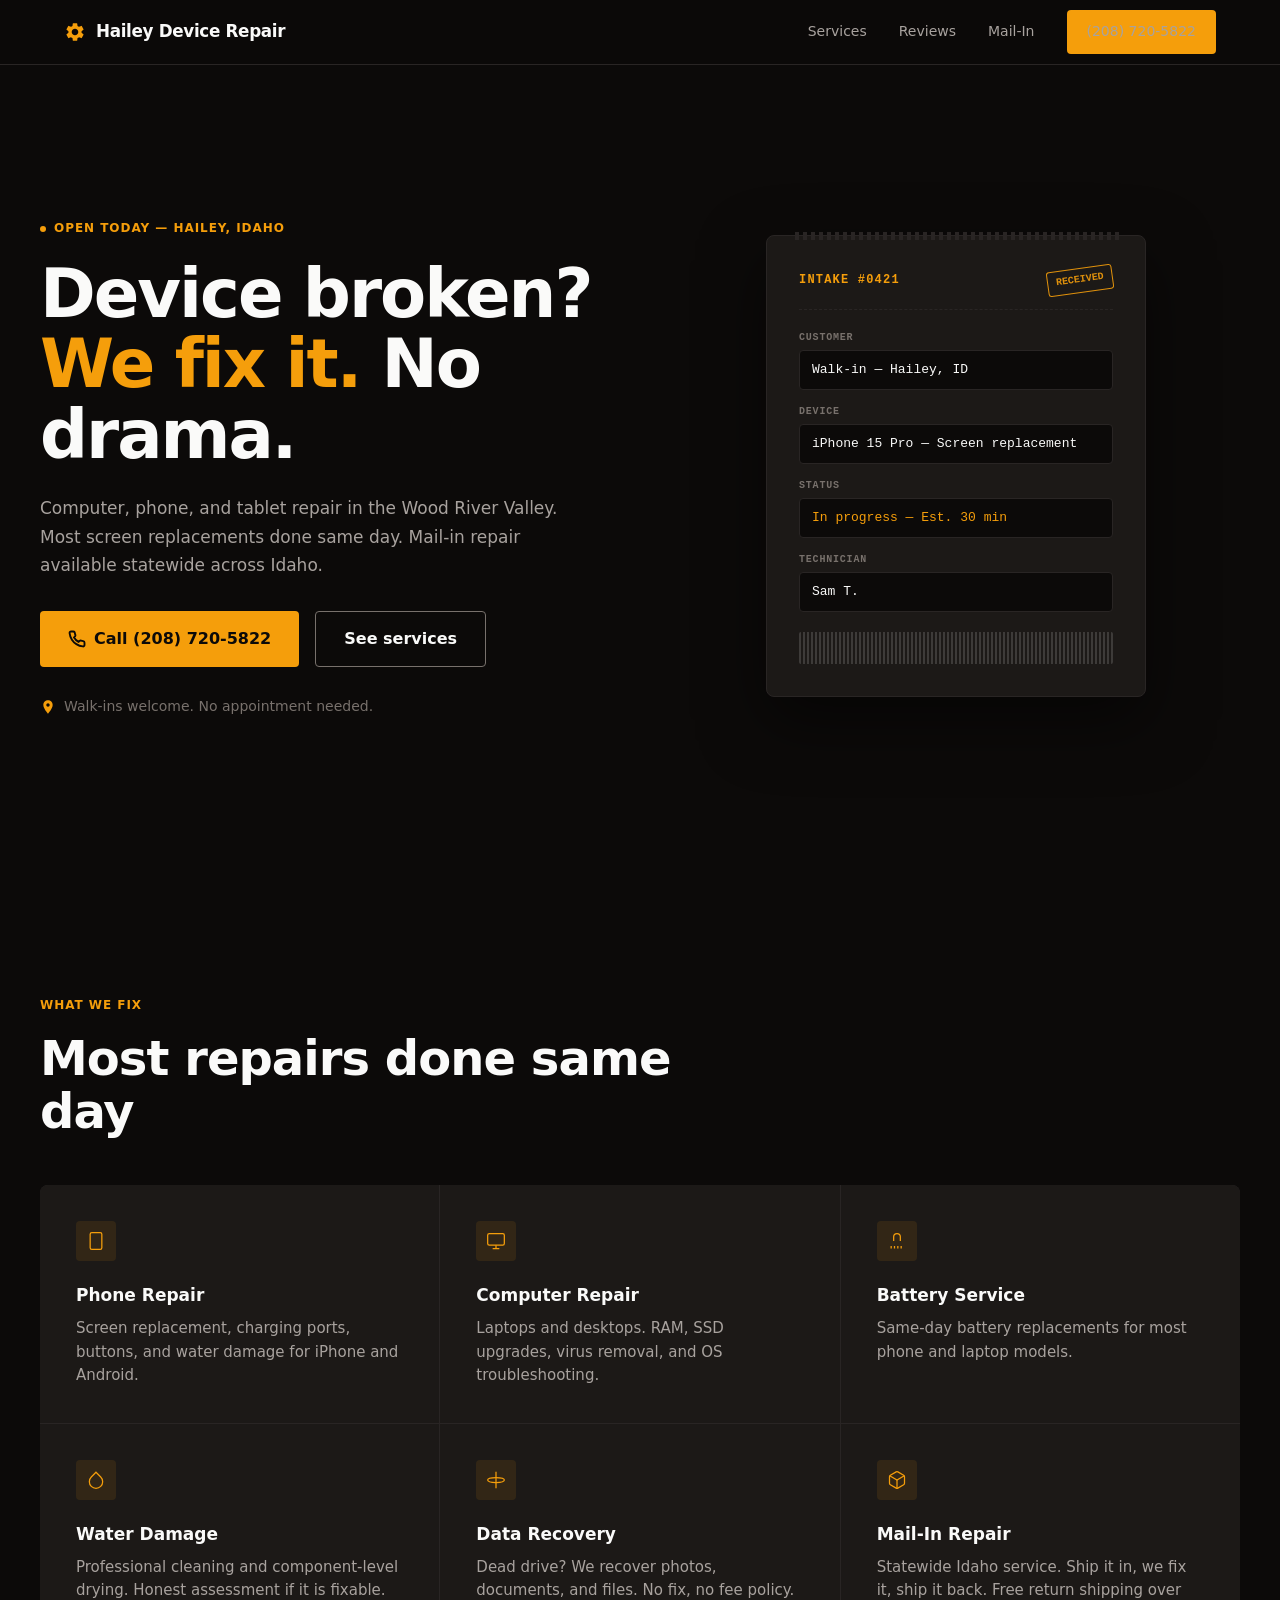
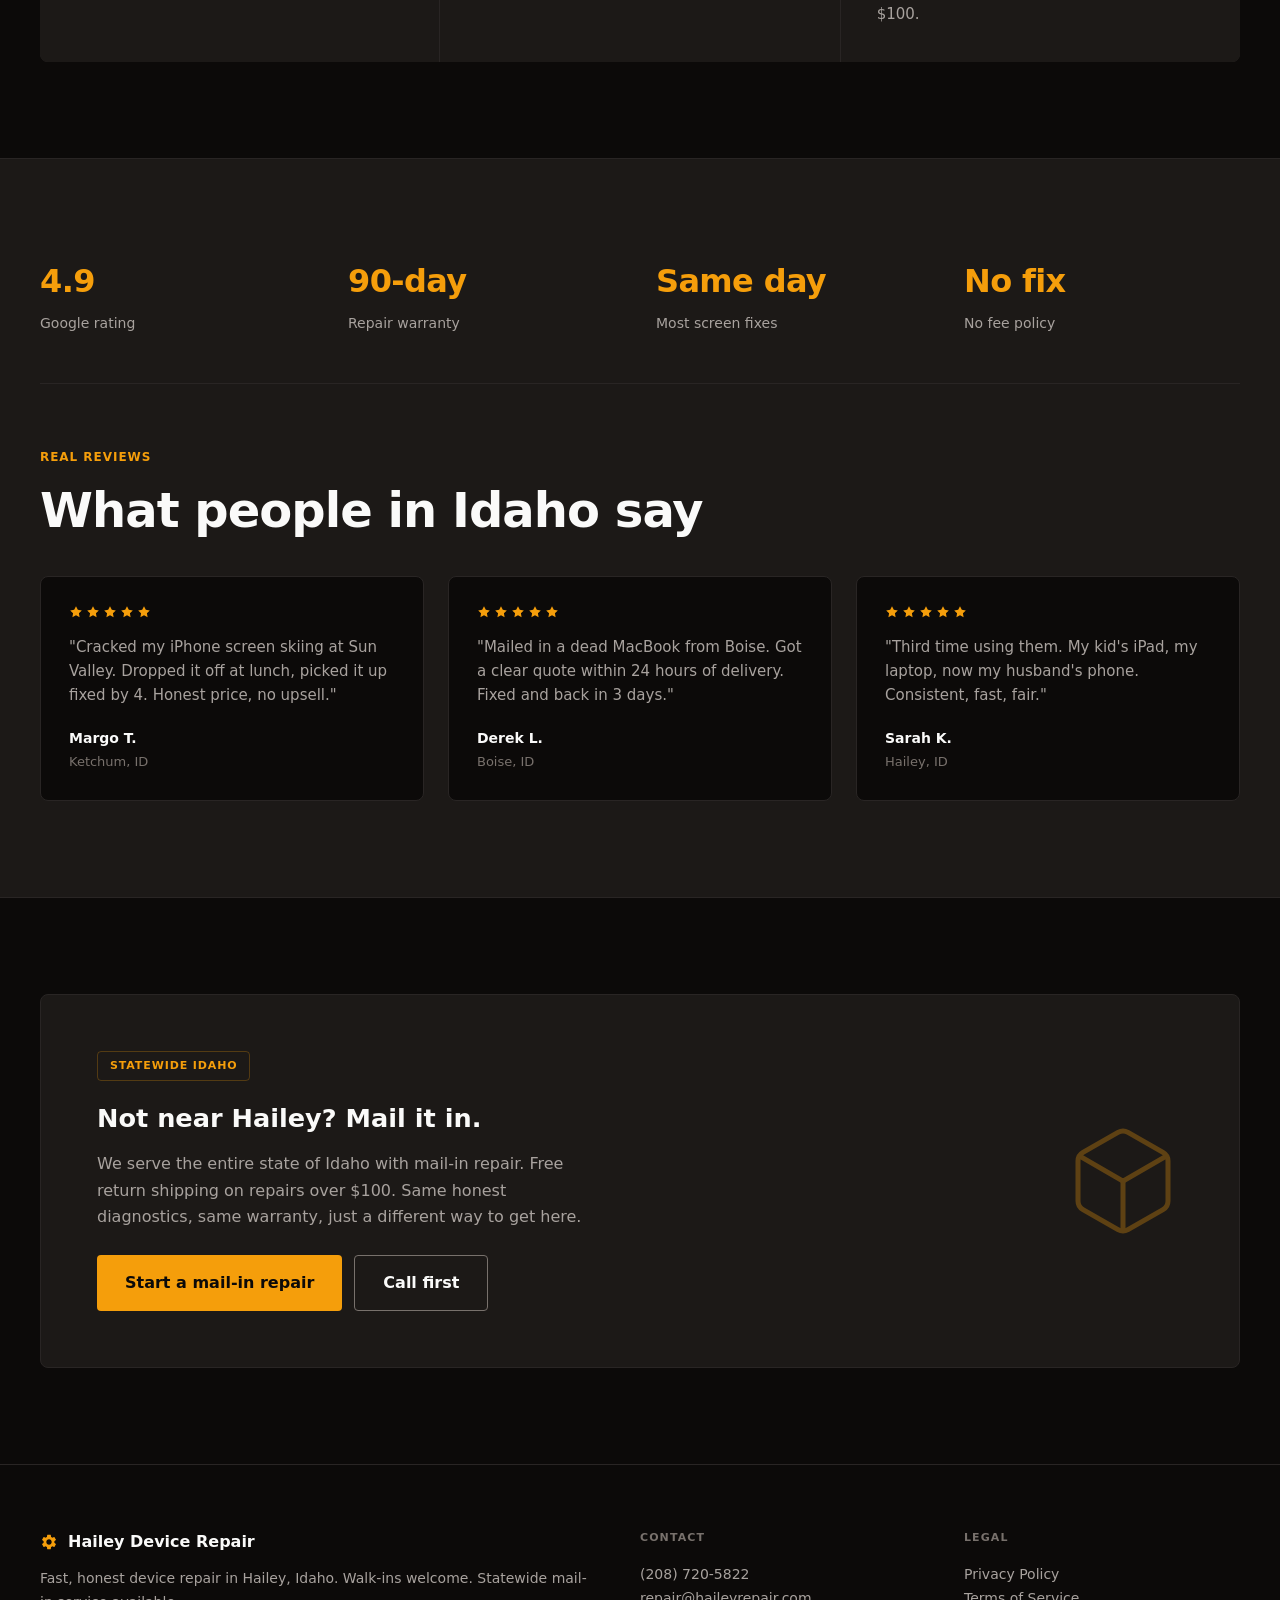
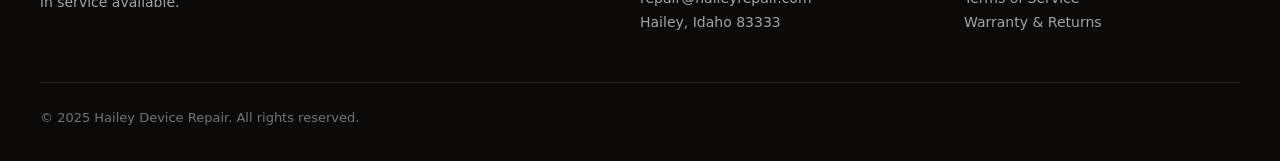
==== index.html @ 63df71f4 "HDR landing page built with design-supervisor skill" ====
<!DOCTYPE html>
<html lang="en">
<head>
<meta charset="UTF-8">
<meta name="viewport" content="width=device-width, initial-scale=1.0">
<title>Hailey Device Repair | Computer & Phone Repair in Idaho</title>
<meta name="description" content="Fast, honest device repair in Hailey, Idaho. Screen replacement, battery service, water damage, mail-in repair statewide. Walk-ins welcome. (208) 720-5822">
<style>
  *,*::before,*::after{box-sizing:border-box;margin:0}
  :root{
    --ink:#0c0a09;
    --charcoal:#1c1917;
    --stone:#292524;
    --amber:#f59e0b;
    --amber-glow:#fbbf24;
    --cream:#fafaf9;
    --muted:#a8a29e;
    --steel:#78716c;
  }
  html{scroll-behavior:smooth}
  body{
    font-family:system-ui,-apple-system,Segoe UI,Roboto,sans-serif;
    background:var(--ink);
    color:var(--cream);
    line-height:1.65;
    -webkit-font-smoothing:antialiased;
  }
  img{max-width:100%;display:block}
  a{color:inherit;text-decoration:none}
  ::selection{background:var(--amber);color:var(--ink)}

  /* NAV */
  .nav{
    position:fixed;top:0;left:0;right:0;z-index:50;
    background:rgba(12,10,9,0.92);
    backdrop-filter:blur(12px);
    border-bottom:1px solid var(--stone);
  }
  .nav-inner{
    max-width:1200px;margin:0 auto;
    display:flex;align-items:center;justify-content:space-between;
    padding:0 24px;height:64px;
  }
  .nav-brand{
    display:flex;align-items:center;gap:10px;
    font-weight:800;letter-spacing:-0.02em;font-size:1.05rem;
  }
  .nav-brand svg{width:22px;height:22px;fill:var(--amber)}
  .nav-links{display:flex;align-items:center;gap:32px}
  .nav-links a{
    font-size:0.875rem;font-weight:500;color:var(--muted);
    transition:color .15s;
  }
  .nav-links a:hover{color:var(--cream)}
  .nav-cta{
    background:var(--amber);color:var(--ink);
    padding:10px 20px;border-radius:4px;
    font-size:0.875rem;font-weight:700;
    transition:background .15s,transform .15s;
  }
  .nav-cta:hover{background:var(--amber-glow);transform:translateY(-1px)}
  .nav-toggle{display:none;background:none;border:none;color:var(--cream);cursor:pointer}

  /* HERO */
  .hero{
    min-height:100dvh;
    display:flex;align-items:center;
    padding:96px 24px 64px;
    position:relative;overflow:hidden;
  }
  .hero-inner{
    max-width:1200px;margin:0 auto;width:100%;
    display:grid;grid-template-columns:1fr 1fr;gap:64px;align-items:center;
  }
  .hero-label{
    display:inline-flex;align-items:center;gap:8px;
    font-size:0.75rem;font-weight:700;text-transform:uppercase;letter-spacing:0.08em;
    color:var(--amber);margin-bottom:20px;
  }
  .hero-label .dot{
    width:6px;height:6px;border-radius:50%;background:var(--amber);
    animation:pulse 2s ease-in-out infinite;
  }
  @keyframes pulse{0%,100%{opacity:1}50%{opacity:.4}}
  .hero h1{
    font-size:clamp(2.5rem,5.5vw,4.2rem);
    font-weight:800;line-height:1.05;letter-spacing:-0.03em;
    margin-bottom:24px;
  }
  .hero h1 span{color:var(--amber)}
  .hero p{
    font-size:1.0625rem;color:var(--muted);
    max-width:48ch;margin-bottom:32px;
  }
  .hero-actions{display:flex;gap:16px;flex-wrap:wrap}
  .btn-primary{
    display:inline-flex;align-items:center;gap:8px;
    background:var(--amber);color:var(--ink);
    padding:14px 28px;border-radius:4px;
    font-weight:700;font-size:1rem;
    transition:background .15s,transform .15s;
  }
  .btn-primary:hover{background:var(--amber-glow);transform:translateY(-1px)}
  .btn-secondary{
    display:inline-flex;align-items:center;gap:8px;
    background:transparent;color:var(--cream);
    border:1px solid var(--steel);padding:14px 28px;border-radius:4px;
    font-weight:600;font-size:1rem;
    transition:border-color .15s;
  }
  .btn-secondary:hover{border-color:var(--muted)}
  .hero-meta{
    margin-top:28px;display:flex;align-items:center;gap:8px;
    font-size:0.875rem;color:var(--steel);
  }
  .hero-meta svg{width:16px;height:16px;fill:var(--amber)}

  /* REPAIR TICKET */
  .ticket-wrap{
    display:flex;justify-content:center;
    perspective:800px;
  }
  .ticket{
    background:var(--charcoal);
    border:1px solid var(--stone);
    border-radius:8px;
    padding:32px;
    width:100%;max-width:380px;
    position:relative;
    box-shadow:0 24px 64px rgba(0,0,0,0.5);
  }
  .ticket::before{
    content:"";position:absolute;top:0;left:24px;right:24px;
    height:8px;background:repeating-linear-gradient(
      90deg,transparent,transparent 4px,var(--stone) 4px,var(--stone) 8px
    );
    transform:translateY(-4px);
  }
  .ticket-header{
    display:flex;align-items:center;justify-content:space-between;
    margin-bottom:20px;padding-bottom:16px;
    border-bottom:1px dashed var(--stone);
  }
  .ticket-header h3{
    font-family:ui-monospace,SFMono-Regular,Menlo,monospace;
    font-size:0.75rem;font-weight:700;text-transform:uppercase;
    letter-spacing:0.1em;color:var(--amber);
  }
  .ticket-stamp{
    font-family:ui-monospace,SFMono-Regular,Menlo,monospace;
    font-size:0.625rem;font-weight:700;
    color:var(--amber);border:1.5px solid var(--amber);
    padding:3px 8px;border-radius:3px;transform:rotate(-8deg);
    opacity:.9;
  }
  .ticket-field{
    margin-bottom:14px;
  }
  .ticket-field label{
    display:block;font-family:ui-monospace,SFMono-Regular,Menlo,monospace;
    font-size:0.625rem;font-weight:600;text-transform:uppercase;
    letter-spacing:0.08em;color:var(--steel);margin-bottom:4px;
  }
  .ticket-field .value{
    font-family:ui-monospace,SFMono-Regular,Menlo,monospace;
    font-size:0.8125rem;color:var(--cream);
    background:var(--ink);padding:8px 12px;border-radius:4px;
    border:1px solid var(--stone);
  }
  .ticket-barcode{
    margin-top:20px;height:32px;
    background:repeating-linear-gradient(
      90deg,var(--cream),var(--cream) 2px,transparent 2px,transparent 4px
    );
    opacity:.15;border-radius:2px;
  }

  /* SECTIONS */
  .section{padding:96px 24px}
  .section-inner{max-width:1200px;margin:0 auto}
  .section-label{
    font-size:0.75rem;font-weight:700;text-transform:uppercase;
    letter-spacing:0.08em;color:var(--amber);margin-bottom:16px;
  }
  .section h2{
    font-size:clamp(1.8rem,4vw,3rem);
    font-weight:800;line-height:1.1;letter-spacing:-0.02em;
    margin-bottom:48px;max-width:20ch;
  }

  /* SERVICES */
  .services-grid{
    display:grid;grid-template-columns:repeat(3,1fr);gap:1px;
    background:var(--stone);border-radius:8px;overflow:hidden;
  }
  .service-card{
    background:var(--charcoal);padding:36px;
    transition:background .2s;
  }
  .service-card:hover{background:var(--stone)}
  .service-card .icon{
    width:40px;height:40px;border-radius:4px;
    background:rgba(245,158,11,0.1);display:flex;align-items:center;justify-content:center;
    margin-bottom:20px;
  }
  .service-card .icon svg{width:20px;height:20px;stroke:var(--amber);stroke-width:1.5;fill:none}
  .service-card h3{
    font-size:1.0625rem;font-weight:700;margin-bottom:8px;
  }
  .service-card p{
    font-size:0.9375rem;color:var(--muted);line-height:1.55;
  }

  /* TRUST */
  .trust{background:var(--charcoal);border-top:1px solid var(--stone);border-bottom:1px solid var(--stone)}
  .trust-stats{
    display:grid;grid-template-columns:repeat(4,1fr);gap:32px;
    margin-bottom:64px;padding-bottom:48px;
    border-bottom:1px solid var(--stone);
  }
  .stat .num{
    font-size:2rem;font-weight:800;color:var(--amber);letter-spacing:-0.02em;
  }
  .stat .label{font-size:0.875rem;color:var(--muted);margin-top:4px}
  .reviews-grid{
    display:grid;grid-template-columns:repeat(3,1fr);gap:24px;
  }
  .review{
    background:var(--ink);border:1px solid var(--stone);
    border-radius:8px;padding:28px;
  }
  .review-stars{display:flex;gap:3px;margin-bottom:16px}
  .review-stars svg{width:14px;height:14px;fill:var(--amber)}
  .review p{font-size:0.9375rem;color:var(--muted);line-height:1.6;margin-bottom:20px}
  .review .name{font-size:0.875rem;font-weight:600}
  .review .loc{font-size:0.8125rem;color:var(--steel)}

  /* MAIL IN */
  .mail-card{
    background:var(--charcoal);border:1px solid var(--stone);
    border-radius:8px;padding:56px;
    display:grid;grid-template-columns:1fr auto;gap:48px;align-items:center;
  }
  .mail-card h3{font-size:1.6rem;font-weight:800;margin-bottom:12px}
  .mail-card p{color:var(--muted);max-width:48ch}
  .mail-badge{
    display:inline-flex;align-items:center;gap:6px;
    font-size:0.6875rem;font-weight:700;text-transform:uppercase;letter-spacing:0.08em;
    color:var(--amber);border:1px solid rgba(245,158,11,0.25);
    padding:5px 12px;border-radius:4px;margin-bottom:16px;
  }

  /* FOOTER */
  .footer{
    border-top:1px solid var(--stone);padding:64px 24px 32px;
  }
  .footer-inner{max-width:1200px;margin:0 auto}
  .footer-grid{
    display:grid;grid-template-columns:2fr 1fr 1fr;gap:48px;margin-bottom:48px;
  }
  .footer-brand{display:flex;align-items:center;gap:10px;font-weight:800;margin-bottom:12px}
  .footer-brand svg{width:18px;height:18px;fill:var(--amber)}
  .footer-grid p,.footer-grid a{font-size:0.875rem;color:var(--muted);line-height:1.7}
  .footer-grid a:hover{color:var(--cream)}
  .footer-grid h4{
    font-size:0.6875rem;font-weight:700;text-transform:uppercase;letter-spacing:0.1em;
    color:var(--steel);margin-bottom:16px;
  }
  .footer-bottom{
    border-top:1px solid var(--stone);padding-top:24px;
    font-size:0.8125rem;color:var(--steel);
  }

  /* MOBILE */
  @media(max-width:768px){
    .nav-links{display:none}
    .nav-toggle{display:block}
    .hero-inner{grid-template-columns:1fr;gap:48px}
    .hero{padding-top:88px}
    .services-grid{grid-template-columns:1fr}
    .trust-stats{grid-template-columns:repeat(2,1fr)}
    .reviews-grid{grid-template-columns:1fr}
    .mail-card{grid-template-columns:1fr;padding:32px}
    .footer-grid{grid-template-columns:1fr}
    .ticket{max-width:100%}
  }
</style>
</head>
<body>

<!-- NAV -->
<nav class="nav">
  <div class="nav-inner">
    <a href="#" class="nav-brand">
      <svg viewBox="0 0 24 24"><path d="M19.14 12.94c.04-.3.06-.61.06-.94 0-.32-.02-.64-.07-.94l2.03-1.58a.49.49 0 0 0 .12-.61l-1.92-3.32a.488.488 0 0 0-.59-.22l-2.39.96c-.5-.38-1.03-.7-1.62-.94l-.36-2.54a.484.484 0 0 0-.48-.41h-3.84a.484.484 0 0 0-.48.41l-.36 2.54c-.59.24-1.13.57-1.62.94l-2.39-.96a.488.488 0 0 0-.59.22L2.74 8.87c-.12.21-.08.47.12.61l2.03 1.58c-.05.3-.09.63-.09.94s.02.64.07.94l-2.03 1.58a.49.49 0 0 0-.12.61l1.92 3.32c.12.22.37.29.59.22l2.39-.96c.5.38 1.03.7 1.62.94l.36 2.54c.05.24.27.41.48.41h3.84c.24 0 .44-.17.48-.41l.36-2.54c.59-.24 1.13-.56 1.62-.94l2.39.96c.22.08.47 0 .59-.22l1.92-3.32c.12-.22.07-.47-.12-.61l-2.01-1.58zM12 15.6c-1.98 0-3.6-1.62-3.6-3.6s1.62-3.6 3.6-3.6 3.6 1.62 3.6 3.6-1.62 3.6-3.6 3.6z"/></svg>
      Hailey Device Repair
    </a>
    <div class="nav-links">
      <a href="#services">Services</a>
      <a href="#reviews">Reviews</a>
      <a href="#mailin">Mail-In</a>
      <a href="tel:+12087205822" class="nav-cta">(208) 720-5822</a>
    </div>
    <button class="nav-toggle" aria-label="Menu" onclick="document.querySelector('.nav-links').classList.toggle('show')">
      <svg width="24" height="24" viewBox="0 0 24 24" fill="none" stroke="currentColor" stroke-width="2"><path d="M4 6h16M4 12h16M4 18h16"/></svg>
    </button>
  </div>
</nav>

<!-- HERO -->
<section class="hero">
  <div class="hero-inner">
    <div>
      <div class="hero-label"><span class="dot"></span> Open today — Hailey, Idaho</div>
      <h1>Device broken?<br><span>We fix it.</span> No drama.</h1>
      <p>Computer, phone, and tablet repair in the Wood River Valley. Most screen replacements done same day. Mail-in repair available statewide across Idaho.</p>
      <div class="hero-actions">
        <a href="tel:+12087205822" class="btn-primary">
          <svg width="18" height="18" viewBox="0 0 24 24" fill="none" stroke="currentColor" stroke-width="2.5"><path d="M22 16.92v3a2 2 0 0 1-2.18 2 19.79 19.79 0 0 1-8.63-3.07 19.5 19.5 0 0 1-6-6 19.79 19.79 0 0 1-3.07-8.67A2 2 0 0 1 4.11 2h3a2 2 0 0 1 2 1.72c.127.96.361 1.903.7 2.81a2 2 0 0 1-.45 2.11L8.09 9.91a16 16 0 0 0 6 6l1.27-1.27a2 2 0 0 1 2.11-.45c.907.339 1.85.573 2.81.7A2 2 0 0 1 22 16.92z"/></svg>
          Call (208) 720-5822
        </a>
        <a href="#services" class="btn-secondary">See services</a>
      </div>
      <div class="hero-meta">
        <svg viewBox="0 0 24 24"><path d="M12 2C8.13 2 5 5.13 5 9c0 5.25 7 13 7 13s7-7.75 7-13c0-3.87-3.13-7-7-7zm0 9.5c-1.38 0-2.5-1.12-2.5-2.5s1.12-2.5 2.5-2.5 2.5 1.12 2.5 2.5-1.12 2.5-2.5 2.5z"/></svg>
        Walk-ins welcome. No appointment needed.
      </div>
    </div>

    <!-- DOMINANT OBJECT: Repair Ticket -->
    <div class="ticket-wrap">
      <div class="ticket">
        <div class="ticket-header">
          <h3>INTAKE #0421</h3>
          <span class="ticket-stamp">RECEIVED</span>
        </div>
        <div class="ticket-field">
          <label>Customer</label>
          <div class="value">Walk-in — Hailey, ID</div>
        </div>
        <div class="ticket-field">
          <label>Device</label>
          <div class="value">iPhone 15 Pro — Screen replacement</div>
        </div>
        <div class="ticket-field">
          <label>Status</label>
          <div class="value" style="color:var(--amber)">In progress — Est. 30 min</div>
        </div>
        <div class="ticket-field">
          <label>Technician</label>
          <div class="value">Sam T.</div>
        </div>
        <div class="ticket-barcode"></div>
      </div>
    </div>
  </div>
</section>

<!-- SERVICES -->
<section class="section" id="services">
  <div class="section-inner">
    <p class="section-label">What we fix</p>
    <h2>Most repairs done same day</h2>
    <div class="services-grid">
      <div class="service-card">
        <div class="icon"><svg viewBox="0 0 24 24"><rect x="5" y="2" width="14" height="20" rx="2"/><path d="M12 18h.01"/></svg></div>
        <h3>Phone Repair</h3>
        <p>Screen replacement, charging ports, buttons, and water damage for iPhone and Android.</p>
      </div>
      <div class="service-card">
        <div class="icon"><svg viewBox="0 0 24 24"><rect x="2" y="3" width="20" height="14" rx="2"/><path d="M8 21h8m-4-4v4"/></svg></div>
        <h3>Computer Repair</h3>
        <p>Laptops and desktops. RAM, SSD upgrades, virus removal, and OS troubleshooting.</p>
      </div>
      <div class="service-card">
        <div class="icon"><svg viewBox="0 0 24 24"><path d="M5 18v3m4-3v3m4-3v3m4-3v3M8 12V7a4 4 0 0 1 8 0v5"/></svg></div>
        <h3>Battery Service</h3>
        <p>Same-day battery replacements for most phone and laptop models.</p>
      </div>
      <div class="service-card">
        <div class="icon"><svg viewBox="0 0 24 24"><path d="M12 2.69l5.66 5.66a8 8 0 1 1-11.31 0z"/></svg></div>
        <h3>Water Damage</h3>
        <p>Professional cleaning and component-level drying. Honest assessment if it is fixable.</p>
      </div>
      <div class="service-card">
        <div class="icon"><svg viewBox="0 0 24 24"><ellipse cx="12" cy="12" rx="10" ry="3"/><path d="M12 2v20"/></svg></div>
        <h3>Data Recovery</h3>
        <p>Dead drive? We recover photos, documents, and files. No fix, no fee policy.</p>
      </div>
      <div class="service-card">
        <div class="icon"><svg viewBox="0 0 24 24"><path d="M21 16V8a2 2 0 0 0-1-1.73l-7-4a2 2 0 0 0-2 0l-7 4A2 2 0 0 0 3 8v8a2 2 0 0 0 1 1.73l7 4a2 2 0 0 0 2 0l7-4A2 2 0 0 0 21 16z"/><polyline points="3.27 6.96 12 12.01 20.73 6.96"/><line x1="12" y1="22.08" x2="12" y2="12"/></svg></div>
        <h3>Mail-In Repair</h3>
        <p>Statewide Idaho service. Ship it in, we fix it, ship it back. Free return shipping over $100.</p>
      </div>
    </div>
  </div>
</section>

<!-- TRUST -->
<section class="section trust" id="reviews">
  <div class="section-inner">
    <div class="trust-stats">
      <div class="stat"><div class="num">4.9</div><div class="label">Google rating</div></div>
      <div class="stat"><div class="num">90-day</div><div class="label">Repair warranty</div></div>
      <div class="stat"><div class="num">Same day</div><div class="label">Most screen fixes</div></div>
      <div class="stat"><div class="num">No fix</div><div class="label">No fee policy</div></div>
    </div>
    <p class="section-label">Real reviews</p>
    <h2 style="margin-bottom:40px">What people in Idaho say</h2>
    <div class="reviews-grid">
      <div class="review">
        <div class="review-stars">
          <svg viewBox="0 0 24 24"><path d="M12 2l3.09 6.26L22 9.27l-5 4.87 1.18 6.88L12 17.77l-6.18 3.25L7 14.14 2 9.27l6.91-1.01L12 2z"/></svg>
          <svg viewBox="0 0 24 24"><path d="M12 2l3.09 6.26L22 9.27l-5 4.87 1.18 6.88L12 17.77l-6.18 3.25L7 14.14 2 9.27l6.91-1.01L12 2z"/></svg>
          <svg viewBox="0 0 24 24"><path d="M12 2l3.09 6.26L22 9.27l-5 4.87 1.18 6.88L12 17.77l-6.18 3.25L7 14.14 2 9.27l6.91-1.01L12 2z"/></svg>
          <svg viewBox="0 0 24 24"><path d="M12 2l3.09 6.26L22 9.27l-5 4.87 1.18 6.88L12 17.77l-6.18 3.25L7 14.14 2 9.27l6.91-1.01L12 2z"/></svg>
          <svg viewBox="0 0 24 24"><path d="M12 2l3.09 6.26L22 9.27l-5 4.87 1.18 6.88L12 17.77l-6.18 3.25L7 14.14 2 9.27l6.91-1.01L12 2z"/></svg>
        </div>
        <p>"Cracked my iPhone screen skiing at Sun Valley. Dropped it off at lunch, picked it up fixed by 4. Honest price, no upsell."</p>
        <div class="name">Margo T.</div>
        <div class="loc">Ketchum, ID</div>
      </div>
      <div class="review">
        <div class="review-stars">
          <svg viewBox="0 0 24 24"><path d="M12 2l3.09 6.26L22 9.27l-5 4.87 1.18 6.88L12 17.77l-6.18 3.25L7 14.14 2 9.27l6.91-1.01L12 2z"/></svg>
          <svg viewBox="0 0 24 24"><path d="M12 2l3.09 6.26L22 9.27l-5 4.87 1.18 6.88L12 17.77l-6.18 3.25L7 14.14 2 9.27l6.91-1.01L12 2z"/></svg>
          <svg viewBox="0 0 24 24"><path d="M12 2l3.09 6.26L22 9.27l-5 4.87 1.18 6.88L12 17.77l-6.18 3.25L7 14.14 2 9.27l6.91-1.01L12 2z"/></svg>
          <svg viewBox="0 0 24 24"><path d="M12 2l3.09 6.26L22 9.27l-5 4.87 1.18 6.88L12 17.77l-6.18 3.25L7 14.14 2 9.27l6.91-1.01L12 2z"/></svg>
          <svg viewBox="0 0 24 24"><path d="M12 2l3.09 6.26L22 9.27l-5 4.87 1.18 6.88L12 17.77l-6.18 3.25L7 14.14 2 9.27l6.91-1.01L12 2z"/></svg>
        </div>
        <p>"Mailed in a dead MacBook from Boise. Got a clear quote within 24 hours of delivery. Fixed and back in 3 days."</p>
        <div class="name">Derek L.</div>
        <div class="loc">Boise, ID</div>
      </div>
      <div class="review">
        <div class="review-stars">
          <svg viewBox="0 0 24 24"><path d="M12 2l3.09 6.26L22 9.27l-5 4.87 1.18 6.88L12 17.77l-6.18 3.25L7 14.14 2 9.27l6.91-1.01L12 2z"/></svg>
          <svg viewBox="0 0 24 24"><path d="M12 2l3.09 6.26L22 9.27l-5 4.87 1.18 6.88L12 17.77l-6.18 3.25L7 14.14 2 9.27l6.91-1.01L12 2z"/></svg>
          <svg viewBox="0 0 24 24"><path d="M12 2l3.09 6.26L22 9.27l-5 4.87 1.18 6.88L12 17.77l-6.18 3.25L7 14.14 2 9.27l6.91-1.01L12 2z"/></svg>
          <svg viewBox="0 0 24 24"><path d="M12 2l3.09 6.26L22 9.27l-5 4.87 1.18 6.88L12 17.77l-6.18 3.25L7 14.14 2 9.27l6.91-1.01L12 2z"/></svg>
          <svg viewBox="0 0 24 24"><path d="M12 2l3.09 6.26L22 9.27l-5 4.87 1.18 6.88L12 17.77l-6.18 3.25L7 14.14 2 9.27l6.91-1.01L12 2z"/></svg>
        </div>
        <p>"Third time using them. My kid's iPad, my laptop, now my husband's phone. Consistent, fast, fair."</p>
        <div class="name">Sarah K.</div>
        <div class="loc">Hailey, ID</div>
      </div>
    </div>
  </div>
</section>

<!-- MAIL IN -->
<section class="section" id="mailin">
  <div class="section-inner">
    <div class="mail-card">
      <div>
        <div class="mail-badge">Statewide Idaho</div>
        <h3>Not near Hailey? Mail it in.</h3>
        <p>We serve the entire state of Idaho with mail-in repair. Free return shipping on repairs over $100. Same honest diagnostics, same warranty, just a different way to get here.</p>
        <div style="margin-top:24px;display:flex;gap:12px;flex-wrap:wrap">
          <a href="mailto:repair@haileyrepair.com" class="btn-primary">Start a mail-in repair</a>
          <a href="tel:+12087205822" class="btn-secondary">Call first</a>
        </div>
      </div>
      <div style="display:flex;align-items:center;justify-content:center">
        <svg width="120" height="120" viewBox="0 0 24 24" fill="none" stroke="var(--amber)" stroke-width="1" opacity="0.3">
          <path d="M21 16V8a2 2 0 0 0-1-1.73l-7-4a2 2 0 0 0-2 0l-7 4A2 2 0 0 0 3 8v8a2 2 0 0 0 1 1.73l7 4a2 2 0 0 0 2 0l7-4A2 2 0 0 0 21 16z"/>
          <polyline points="3.27 6.96 12 12.01 20.73 6.96"/>
          <line x1="12" y1="22.08" x2="12" y2="12"/>
        </svg>
      </div>
    </div>
  </div>
</section>

<!-- FOOTER -->
<footer class="footer">
  <div class="footer-inner">
    <div class="footer-grid">
      <div>
        <div class="footer-brand">
          <svg viewBox="0 0 24 24"><path d="M19.14 12.94c.04-.3.06-.61.06-.94 0-.32-.02-.64-.07-.94l2.03-1.58a.49.49 0 0 0 .12-.61l-1.92-3.32a.488.488 0 0 0-.59-.22l-2.39.96c-.5-.38-1.03-.7-1.62-.94l-.36-2.54a.484.484 0 0 0-.48-.41h-3.84a.484.484 0 0 0-.48.41l-.36 2.54c-.59.24-1.13.57-1.62.94l-2.39-.96a.488.488 0 0 0-.59.22L2.74 8.87c-.12.21-.08.47.12.61l2.03 1.58c-.05.3-.09.63-.09.94s.02.64.07.94l-2.03 1.58a.49.49 0 0 0-.12.61l1.92 3.32c.12.22.37.29.59.22l2.39-.96c.5.38 1.03.7 1.62.94l.36 2.54c.05.24.27.41.48.41h3.84c.24 0 .44-.17.48-.41l.36-2.54c.59-.24 1.13-.56 1.62-.94l2.39.96c.22.08.47 0 .59-.22l1.92-3.32c.12-.22.07-.47-.12-.61l-2.01-1.58zM12 15.6c-1.98 0-3.6-1.62-3.6-3.6s1.62-3.6 3.6-3.6 3.6 1.62 3.6 3.6-1.62 3.6-3.6 3.6z"/></svg>
          Hailey Device Repair
        </div>
        <p>Fast, honest device repair in Hailey, Idaho. Walk-ins welcome. Statewide mail-in service available.</p>
      </div>
      <div>
        <h4>Contact</h4>
        <p><a href="tel:+12087205822">(208) 720-5822</a></p>
        <p><a href="mailto:repair@haileyrepair.com">repair@haileyrepair.com</a></p>
        <p>Hailey, Idaho 83333</p>
      </div>
      <div>
        <h4>Legal</h4>
        <p><a href="#">Privacy Policy</a></p>
        <p><a href="#">Terms of Service</a></p>
        <p><a href="#">Warranty & Returns</a></p>
      </div>
    </div>
    <div class="footer-bottom">
      &copy; 2025 Hailey Device Repair. All rights reserved.
    </div>
  </div>
</footer>

</body>
</html>
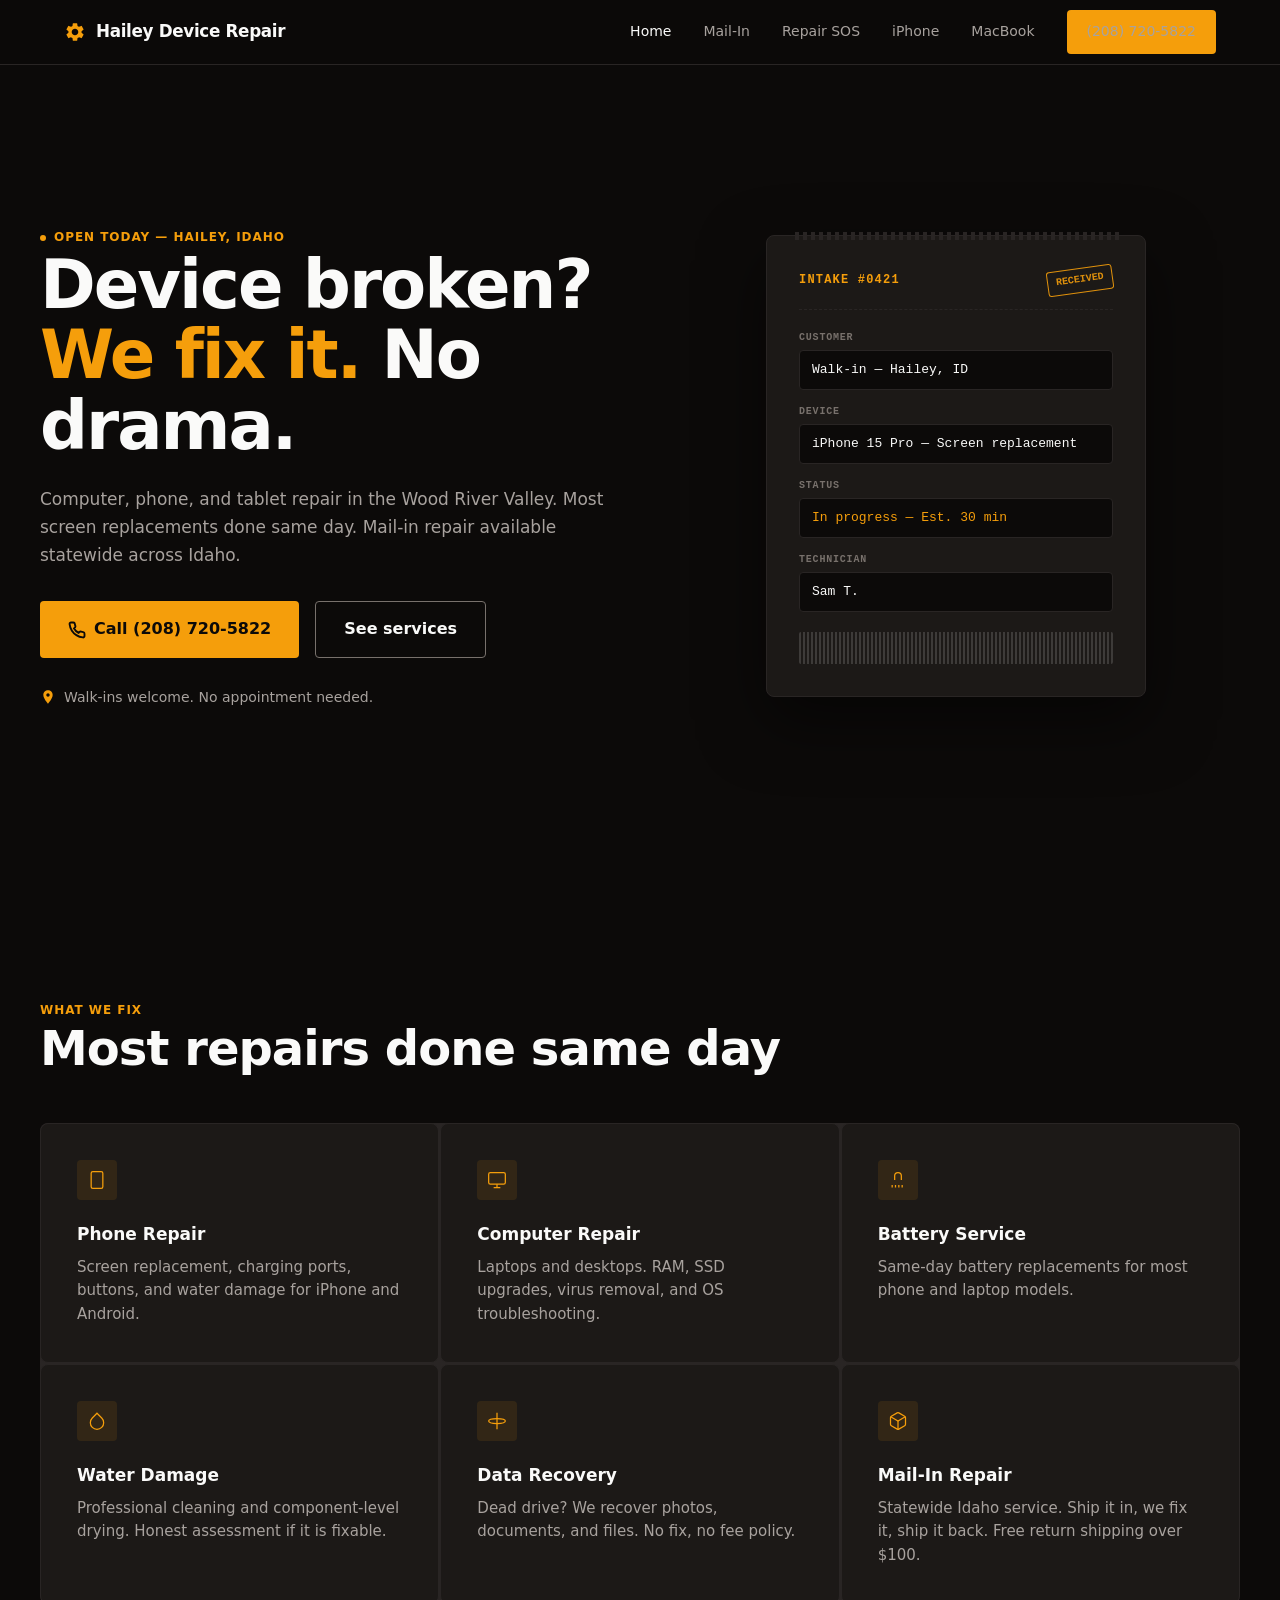
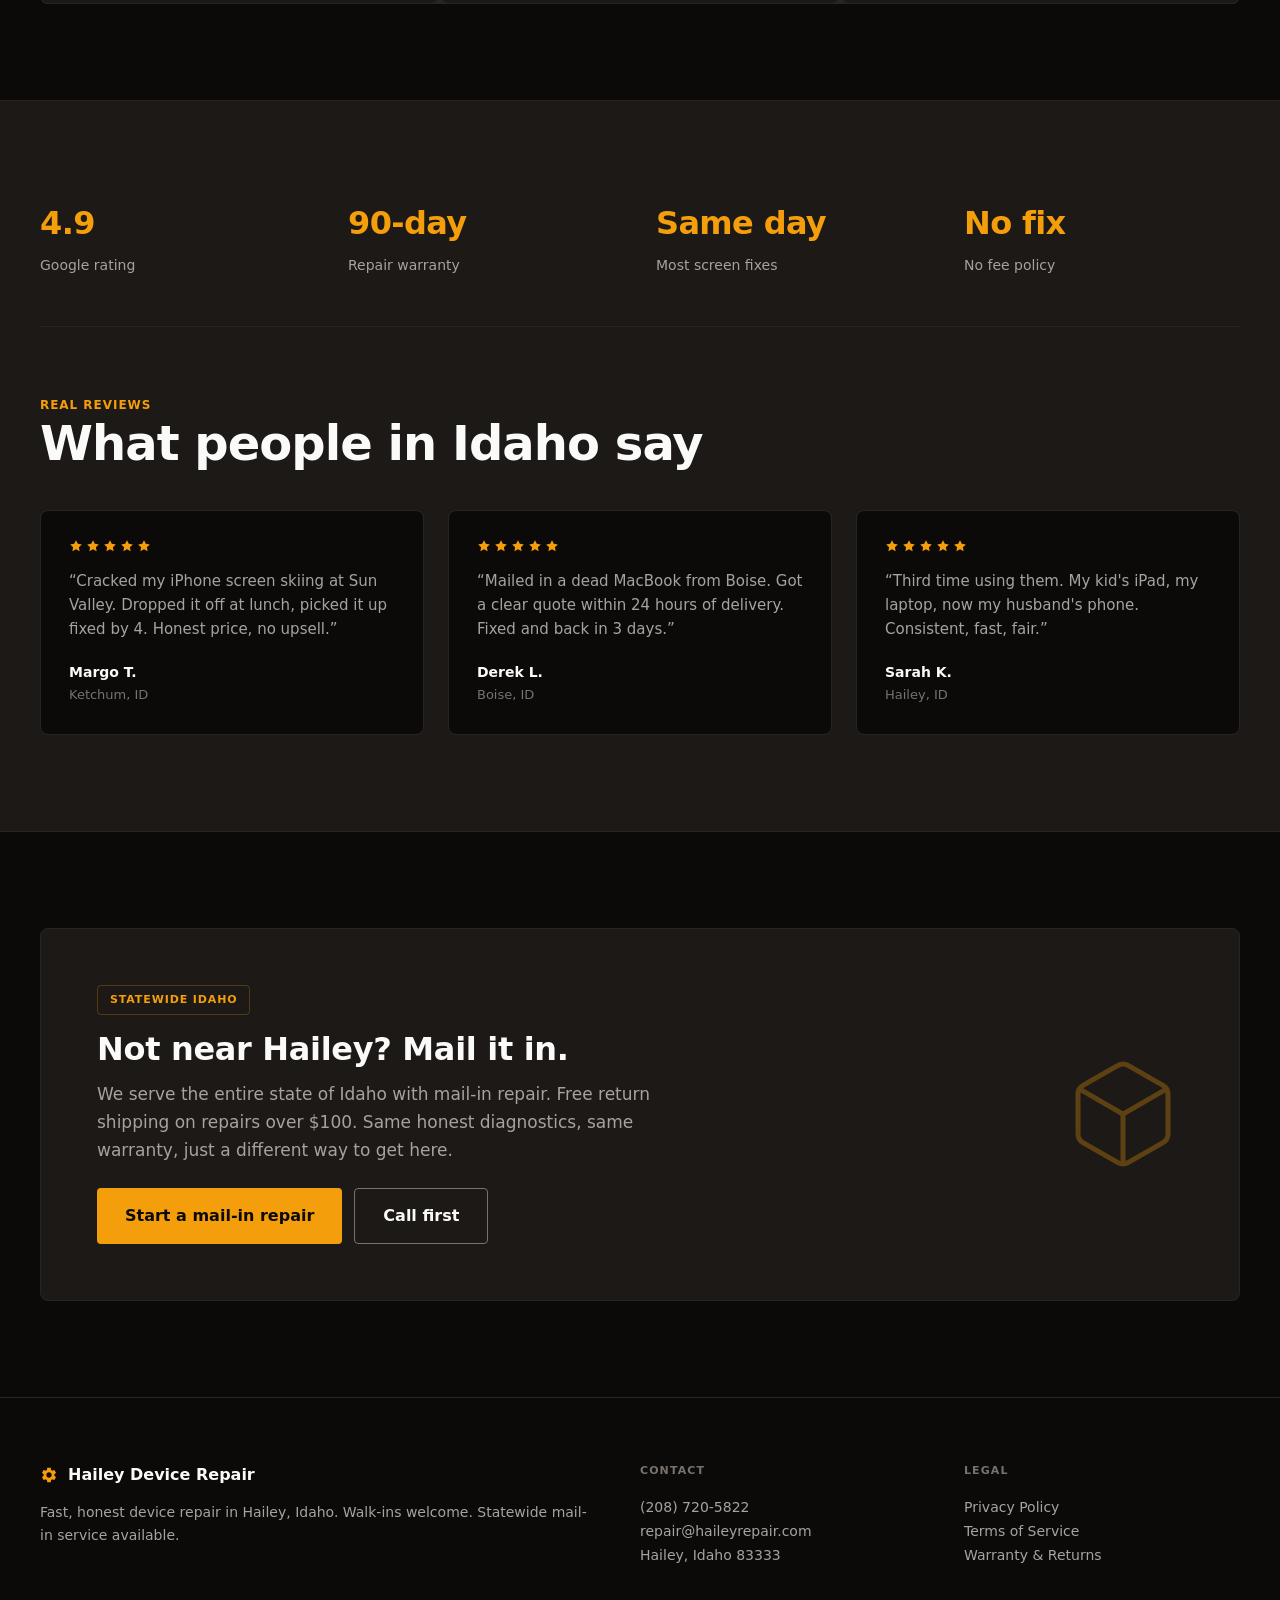
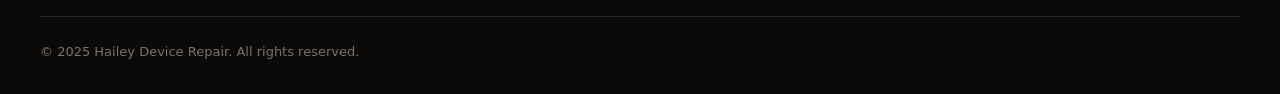
==== commit 59d5f9dc: "Expand to multi-page site: mail-in, SOS, iPhone, MacBook + shared design system" ====
--- a/index.html
+++ b/index.html
@@ -5,346 +5,76 @@
 <meta name="viewport" content="width=device-width, initial-scale=1.0">
 <title>Hailey Device Repair | Computer & Phone Repair in Idaho</title>
 <meta name="description" content="Fast, honest device repair in Hailey, Idaho. Screen replacement, battery service, water damage, mail-in repair statewide. Walk-ins welcome. (208) 720-5822">
-<style>
-  *,*::before,*::after{box-sizing:border-box;margin:0}
-  :root{
-    --ink:#0c0a09;
-    --charcoal:#1c1917;
-    --stone:#292524;
-    --amber:#f59e0b;
-    --amber-glow:#fbbf24;
-    --cream:#fafaf9;
-    --muted:#a8a29e;
-    --steel:#78716c;
-  }
-  html{scroll-behavior:smooth}
-  body{
-    font-family:system-ui,-apple-system,Segoe UI,Roboto,sans-serif;
-    background:var(--ink);
-    color:var(--cream);
-    line-height:1.65;
-    -webkit-font-smoothing:antialiased;
-  }
-  img{max-width:100%;display:block}
-  a{color:inherit;text-decoration:none}
-  ::selection{background:var(--amber);color:var(--ink)}
-
-  /* NAV */
-  .nav{
-    position:fixed;top:0;left:0;right:0;z-index:50;
-    background:rgba(12,10,9,0.92);
-    backdrop-filter:blur(12px);
-    border-bottom:1px solid var(--stone);
-  }
-  .nav-inner{
-    max-width:1200px;margin:0 auto;
-    display:flex;align-items:center;justify-content:space-between;
-    padding:0 24px;height:64px;
-  }
-  .nav-brand{
-    display:flex;align-items:center;gap:10px;
-    font-weight:800;letter-spacing:-0.02em;font-size:1.05rem;
-  }
-  .nav-brand svg{width:22px;height:22px;fill:var(--amber)}
-  .nav-links{display:flex;align-items:center;gap:32px}
-  .nav-links a{
-    font-size:0.875rem;font-weight:500;color:var(--muted);
-    transition:color .15s;
-  }
-  .nav-links a:hover{color:var(--cream)}
-  .nav-cta{
-    background:var(--amber);color:var(--ink);
-    padding:10px 20px;border-radius:4px;
-    font-size:0.875rem;font-weight:700;
-    transition:background .15s,transform .15s;
-  }
-  .nav-cta:hover{background:var(--amber-glow);transform:translateY(-1px)}
-  .nav-toggle{display:none;background:none;border:none;color:var(--cream);cursor:pointer}
-
-  /* HERO */
-  .hero{
-    min-height:100dvh;
-    display:flex;align-items:center;
-    padding:96px 24px 64px;
-    position:relative;overflow:hidden;
-  }
-  .hero-inner{
-    max-width:1200px;margin:0 auto;width:100%;
-    display:grid;grid-template-columns:1fr 1fr;gap:64px;align-items:center;
-  }
-  .hero-label{
-    display:inline-flex;align-items:center;gap:8px;
-    font-size:0.75rem;font-weight:700;text-transform:uppercase;letter-spacing:0.08em;
-    color:var(--amber);margin-bottom:20px;
-  }
-  .hero-label .dot{
-    width:6px;height:6px;border-radius:50%;background:var(--amber);
-    animation:pulse 2s ease-in-out infinite;
-  }
-  @keyframes pulse{0%,100%{opacity:1}50%{opacity:.4}}
-  .hero h1{
-    font-size:clamp(2.5rem,5.5vw,4.2rem);
-    font-weight:800;line-height:1.05;letter-spacing:-0.03em;
-    margin-bottom:24px;
-  }
-  .hero h1 span{color:var(--amber)}
-  .hero p{
-    font-size:1.0625rem;color:var(--muted);
-    max-width:48ch;margin-bottom:32px;
-  }
-  .hero-actions{display:flex;gap:16px;flex-wrap:wrap}
-  .btn-primary{
-    display:inline-flex;align-items:center;gap:8px;
-    background:var(--amber);color:var(--ink);
-    padding:14px 28px;border-radius:4px;
-    font-weight:700;font-size:1rem;
-    transition:background .15s,transform .15s;
-  }
-  .btn-primary:hover{background:var(--amber-glow);transform:translateY(-1px)}
-  .btn-secondary{
-    display:inline-flex;align-items:center;gap:8px;
-    background:transparent;color:var(--cream);
-    border:1px solid var(--steel);padding:14px 28px;border-radius:4px;
-    font-weight:600;font-size:1rem;
-    transition:border-color .15s;
-  }
-  .btn-secondary:hover{border-color:var(--muted)}
-  .hero-meta{
-    margin-top:28px;display:flex;align-items:center;gap:8px;
-    font-size:0.875rem;color:var(--steel);
-  }
-  .hero-meta svg{width:16px;height:16px;fill:var(--amber)}
-
-  /* REPAIR TICKET */
-  .ticket-wrap{
-    display:flex;justify-content:center;
-    perspective:800px;
-  }
-  .ticket{
-    background:var(--charcoal);
-    border:1px solid var(--stone);
-    border-radius:8px;
-    padding:32px;
-    width:100%;max-width:380px;
-    position:relative;
-    box-shadow:0 24px 64px rgba(0,0,0,0.5);
-  }
-  .ticket::before{
-    content:"";position:absolute;top:0;left:24px;right:24px;
-    height:8px;background:repeating-linear-gradient(
-      90deg,transparent,transparent 4px,var(--stone) 4px,var(--stone) 8px
-    );
-    transform:translateY(-4px);
-  }
-  .ticket-header{
-    display:flex;align-items:center;justify-content:space-between;
-    margin-bottom:20px;padding-bottom:16px;
-    border-bottom:1px dashed var(--stone);
-  }
-  .ticket-header h3{
-    font-family:ui-monospace,SFMono-Regular,Menlo,monospace;
-    font-size:0.75rem;font-weight:700;text-transform:uppercase;
-    letter-spacing:0.1em;color:var(--amber);
-  }
-  .ticket-stamp{
-    font-family:ui-monospace,SFMono-Regular,Menlo,monospace;
-    font-size:0.625rem;font-weight:700;
-    color:var(--amber);border:1.5px solid var(--amber);
-    padding:3px 8px;border-radius:3px;transform:rotate(-8deg);
-    opacity:.9;
-  }
-  .ticket-field{
-    margin-bottom:14px;
-  }
-  .ticket-field label{
-    display:block;font-family:ui-monospace,SFMono-Regular,Menlo,monospace;
-    font-size:0.625rem;font-weight:600;text-transform:uppercase;
-    letter-spacing:0.08em;color:var(--steel);margin-bottom:4px;
-  }
-  .ticket-field .value{
-    font-family:ui-monospace,SFMono-Regular,Menlo,monospace;
-    font-size:0.8125rem;color:var(--cream);
-    background:var(--ink);padding:8px 12px;border-radius:4px;
-    border:1px solid var(--stone);
-  }
-  .ticket-barcode{
-    margin-top:20px;height:32px;
-    background:repeating-linear-gradient(
-      90deg,var(--cream),var(--cream) 2px,transparent 2px,transparent 4px
-    );
-    opacity:.15;border-radius:2px;
-  }
-
-  /* SECTIONS */
-  .section{padding:96px 24px}
-  .section-inner{max-width:1200px;margin:0 auto}
-  .section-label{
-    font-size:0.75rem;font-weight:700;text-transform:uppercase;
-    letter-spacing:0.08em;color:var(--amber);margin-bottom:16px;
-  }
-  .section h2{
-    font-size:clamp(1.8rem,4vw,3rem);
-    font-weight:800;line-height:1.1;letter-spacing:-0.02em;
-    margin-bottom:48px;max-width:20ch;
-  }
-
-  /* SERVICES */
-  .services-grid{
-    display:grid;grid-template-columns:repeat(3,1fr);gap:1px;
-    background:var(--stone);border-radius:8px;overflow:hidden;
-  }
-  .service-card{
-    background:var(--charcoal);padding:36px;
-    transition:background .2s;
-  }
-  .service-card:hover{background:var(--stone)}
-  .service-card .icon{
-    width:40px;height:40px;border-radius:4px;
-    background:rgba(245,158,11,0.1);display:flex;align-items:center;justify-content:center;
-    margin-bottom:20px;
-  }
-  .service-card .icon svg{width:20px;height:20px;stroke:var(--amber);stroke-width:1.5;fill:none}
-  .service-card h3{
-    font-size:1.0625rem;font-weight:700;margin-bottom:8px;
-  }
-  .service-card p{
-    font-size:0.9375rem;color:var(--muted);line-height:1.55;
-  }
-
-  /* TRUST */
-  .trust{background:var(--charcoal);border-top:1px solid var(--stone);border-bottom:1px solid var(--stone)}
-  .trust-stats{
-    display:grid;grid-template-columns:repeat(4,1fr);gap:32px;
-    margin-bottom:64px;padding-bottom:48px;
-    border-bottom:1px solid var(--stone);
-  }
-  .stat .num{
-    font-size:2rem;font-weight:800;color:var(--amber);letter-spacing:-0.02em;
-  }
-  .stat .label{font-size:0.875rem;color:var(--muted);margin-top:4px}
-  .reviews-grid{
-    display:grid;grid-template-columns:repeat(3,1fr);gap:24px;
-  }
-  .review{
-    background:var(--ink);border:1px solid var(--stone);
-    border-radius:8px;padding:28px;
-  }
-  .review-stars{display:flex;gap:3px;margin-bottom:16px}
-  .review-stars svg{width:14px;height:14px;fill:var(--amber)}
-  .review p{font-size:0.9375rem;color:var(--muted);line-height:1.6;margin-bottom:20px}
-  .review .name{font-size:0.875rem;font-weight:600}
-  .review .loc{font-size:0.8125rem;color:var(--steel)}
-
-  /* MAIL IN */
-  .mail-card{
-    background:var(--charcoal);border:1px solid var(--stone);
-    border-radius:8px;padding:56px;
-    display:grid;grid-template-columns:1fr auto;gap:48px;align-items:center;
-  }
-  .mail-card h3{font-size:1.6rem;font-weight:800;margin-bottom:12px}
-  .mail-card p{color:var(--muted);max-width:48ch}
-  .mail-badge{
-    display:inline-flex;align-items:center;gap:6px;
-    font-size:0.6875rem;font-weight:700;text-transform:uppercase;letter-spacing:0.08em;
-    color:var(--amber);border:1px solid rgba(245,158,11,0.25);
-    padding:5px 12px;border-radius:4px;margin-bottom:16px;
-  }
-
-  /* FOOTER */
-  .footer{
-    border-top:1px solid var(--stone);padding:64px 24px 32px;
-  }
-  .footer-inner{max-width:1200px;margin:0 auto}
-  .footer-grid{
-    display:grid;grid-template-columns:2fr 1fr 1fr;gap:48px;margin-bottom:48px;
-  }
-  .footer-brand{display:flex;align-items:center;gap:10px;font-weight:800;margin-bottom:12px}
-  .footer-brand svg{width:18px;height:18px;fill:var(--amber)}
-  .footer-grid p,.footer-grid a{font-size:0.875rem;color:var(--muted);line-height:1.7}
-  .footer-grid a:hover{color:var(--cream)}
-  .footer-grid h4{
-    font-size:0.6875rem;font-weight:700;text-transform:uppercase;letter-spacing:0.1em;
-    color:var(--steel);margin-bottom:16px;
-  }
-  .footer-bottom{
-    border-top:1px solid var(--stone);padding-top:24px;
-    font-size:0.8125rem;color:var(--steel);
-  }
-
-  /* MOBILE */
-  @media(max-width:768px){
-    .nav-links{display:none}
-    .nav-toggle{display:block}
-    .hero-inner{grid-template-columns:1fr;gap:48px}
-    .hero{padding-top:88px}
-    .services-grid{grid-template-columns:1fr}
-    .trust-stats{grid-template-columns:repeat(2,1fr)}
-    .reviews-grid{grid-template-columns:1fr}
-    .mail-card{grid-template-columns:1fr;padding:32px}
-    .footer-grid{grid-template-columns:1fr}
-    .ticket{max-width:100%}
-  }
-</style>
+<link rel="stylesheet" href="styles.css">
 </head>
 <body>
 
 <!-- NAV -->
 <nav class="nav">
   <div class="nav-inner">
-    <a href="#" class="nav-brand">
+    <a href="index.html" class="nav-brand">
       <svg viewBox="0 0 24 24"><path d="M19.14 12.94c.04-.3.06-.61.06-.94 0-.32-.02-.64-.07-.94l2.03-1.58a.49.49 0 0 0 .12-.61l-1.92-3.32a.488.488 0 0 0-.59-.22l-2.39.96c-.5-.38-1.03-.7-1.62-.94l-.36-2.54a.484.484 0 0 0-.48-.41h-3.84a.484.484 0 0 0-.48.41l-.36 2.54c-.59.24-1.13.57-1.62.94l-2.39-.96a.488.488 0 0 0-.59.22L2.74 8.87c-.12.21-.08.47.12.61l2.03 1.58c-.05.3-.09.63-.09.94s.02.64.07.94l-2.03 1.58a.49.49 0 0 0-.12.61l1.92 3.32c.12.22.37.29.59.22l2.39-.96c.5.38 1.03.7 1.62.94l.36 2.54c.05.24.27.41.48.41h3.84c.24 0 .44-.17.48-.41l.36-2.54c.59-.24 1.13-.56 1.62-.94l2.39.96c.22.08.47 0 .59-.22l1.92-3.32c.12-.22.07-.47-.12-.61l-2.01-1.58zM12 15.6c-1.98 0-3.6-1.62-3.6-3.6s1.62-3.6 3.6-3.6 3.6 1.62 3.6 3.6-1.62 3.6-3.6 3.6z"/></svg>
       Hailey Device Repair
     </a>
     <div class="nav-links">
-      <a href="#services">Services</a>
-      <a href="#reviews">Reviews</a>
-      <a href="#mailin">Mail-In</a>
+      <a href="index.html" class="active">Home</a>
+      <a href="mail-in.html">Mail-In</a>
+      <a href="sos.html">Repair SOS</a>
+      <a href="iphone-repair.html">iPhone</a>
+      <a href="macbook-repair.html">MacBook</a>
       <a href="tel:+12087205822" class="nav-cta">(208) 720-5822</a>
     </div>
-    <button class="nav-toggle" aria-label="Menu" onclick="document.querySelector('.nav-links').classList.toggle('show')">
+    <button class="nav-toggle" aria-label="Menu" onclick="document.querySelector('.nav-links-mobile').classList.toggle('show')">
       <svg width="24" height="24" viewBox="0 0 24 24" fill="none" stroke="currentColor" stroke-width="2"><path d="M4 6h16M4 12h16M4 18h16"/></svg>
     </button>
   </div>
+  <div class="nav-links-mobile">
+    <a href="index.html">Home</a>
+    <a href="mail-in.html">Mail-In Repair</a>
+    <a href="sos.html">Repair SOS</a>
+    <a href="iphone-repair.html">iPhone Repair</a>
+    <a href="macbook-repair.html">MacBook Repair</a>
+    <a href="tel:+12087205822" class="nav-cta">Call (208) 720-5822</a>
+  </div>
 </nav>
 
 <!-- HERO -->
-<section class="hero">
-  <div class="hero-inner">
+<section style="min-height:100dvh;display:flex;align-items:center;padding:96px 24px 64px;position:relative;overflow:hidden;">
+  <div class="section-inner" style="display:grid;grid-template-columns:1fr 1fr;gap:64px;align-items:center;">
     <div>
-      <div class="hero-label"><span class="dot"></span> Open today — Hailey, Idaho</div>
-      <h1>Device broken?<br><span>We fix it.</span> No drama.</h1>
-      <p>Computer, phone, and tablet repair in the Wood River Valley. Most screen replacements done same day. Mail-in repair available statewide across Idaho.</p>
-      <div class="hero-actions">
-        <a href="tel:+12087205822" class="btn-primary">
+      <div class="label"><span class="dot"></span> Open today &mdash; Hailey, Idaho</div>
+      <h1 class="display" style="margin-bottom:24px;">Device broken?<br><span class="text-amber">We fix it.</span> No drama.</h1>
+      <p class="body" style="margin-bottom:32px;">Computer, phone, and tablet repair in the Wood River Valley. Most screen replacements done same day. Mail-in repair available statewide across Idaho.</p>
+      <div class="flex gap-16 flex-wrap" style="margin-bottom:28px;">
+        <a href="tel:+12087205822" class="btn btn-primary">
           <svg width="18" height="18" viewBox="0 0 24 24" fill="none" stroke="currentColor" stroke-width="2.5"><path d="M22 16.92v3a2 2 0 0 1-2.18 2 19.79 19.79 0 0 1-8.63-3.07 19.5 19.5 0 0 1-6-6 19.79 19.79 0 0 1-3.07-8.67A2 2 0 0 1 4.11 2h3a2 2 0 0 1 2 1.72c.127.96.361 1.903.7 2.81a2 2 0 0 1-.45 2.11L8.09 9.91a16 16 0 0 0 6 6l1.27-1.27a2 2 0 0 1 2.11-.45c.907.339 1.85.573 2.81.7A2 2 0 0 1 22 16.92z"/></svg>
           Call (208) 720-5822
         </a>
-        <a href="#services" class="btn-secondary">See services</a>
-      </div>
-      <div class="hero-meta">
-        <svg viewBox="0 0 24 24"><path d="M12 2C8.13 2 5 5.13 5 9c0 5.25 7 13 7 13s7-7.75 7-13c0-3.87-3.13-7-7-7zm0 9.5c-1.38 0-2.5-1.12-2.5-2.5s1.12-2.5 2.5-2.5 2.5 1.12 2.5 2.5-1.12 2.5-2.5 2.5z"/></svg>
+        <a href="#services" class="btn btn-secondary">See services</a>
+      </div>
+      <p class="text-muted" style="font-size:0.875rem;display:flex;align-items:center;gap:8px;">
+        <svg width="16" height="16" viewBox="0 0 24 24" fill="var(--amber)"><path d="M12 2C8.13 2 5 5.13 5 9c0 5.25 7 13 7 13s7-7.75 7-13c0-3.87-3.13-7-7-7zm0 9.5c-1.38 0-2.5-1.12-2.5-2.5s1.12-2.5 2.5-2.5 2.5 1.12 2.5 2.5-1.12 2.5-2.5 2.5z"/></svg>
         Walk-ins welcome. No appointment needed.
-      </div>
-    </div>
-
-    <!-- DOMINANT OBJECT: Repair Ticket -->
-    <div class="ticket-wrap">
-      <div class="ticket">
+      </p>
+    </div>
+
+    <div style="display:flex;justify-content:center;">
+      <div class="ticket" style="max-width:380px;width:100%;">
         <div class="ticket-header">
           <h3>INTAKE #0421</h3>
           <span class="ticket-stamp">RECEIVED</span>
         </div>
         <div class="ticket-field">
           <label>Customer</label>
-          <div class="value">Walk-in — Hailey, ID</div>
+          <div class="value">Walk-in &mdash; Hailey, ID</div>
         </div>
         <div class="ticket-field">
           <label>Device</label>
-          <div class="value">iPhone 15 Pro — Screen replacement</div>
+          <div class="value">iPhone 15 Pro &mdash; Screen replacement</div>
         </div>
         <div class="ticket-field">
           <label>Status</label>
-          <div class="value" style="color:var(--amber)">In progress — Est. 30 min</div>
+          <div class="value" style="color:var(--amber)">In progress &mdash; Est. 30 min</div>
         </div>
         <div class="ticket-field">
           <label>Technician</label>
@@ -359,55 +89,55 @@
 <!-- SERVICES -->
 <section class="section" id="services">
   <div class="section-inner">
-    <p class="section-label">What we fix</p>
-    <h2>Most repairs done same day</h2>
-    <div class="services-grid">
-      <div class="service-card">
-        <div class="icon"><svg viewBox="0 0 24 24"><rect x="5" y="2" width="14" height="20" rx="2"/><path d="M12 18h.01"/></svg></div>
-        <h3>Phone Repair</h3>
-        <p>Screen replacement, charging ports, buttons, and water damage for iPhone and Android.</p>
-      </div>
-      <div class="service-card">
-        <div class="icon"><svg viewBox="0 0 24 24"><rect x="2" y="3" width="20" height="14" rx="2"/><path d="M8 21h8m-4-4v4"/></svg></div>
-        <h3>Computer Repair</h3>
-        <p>Laptops and desktops. RAM, SSD upgrades, virus removal, and OS troubleshooting.</p>
-      </div>
-      <div class="service-card">
-        <div class="icon"><svg viewBox="0 0 24 24"><path d="M5 18v3m4-3v3m4-3v3m4-3v3M8 12V7a4 4 0 0 1 8 0v5"/></svg></div>
-        <h3>Battery Service</h3>
-        <p>Same-day battery replacements for most phone and laptop models.</p>
-      </div>
-      <div class="service-card">
-        <div class="icon"><svg viewBox="0 0 24 24"><path d="M12 2.69l5.66 5.66a8 8 0 1 1-11.31 0z"/></svg></div>
-        <h3>Water Damage</h3>
-        <p>Professional cleaning and component-level drying. Honest assessment if it is fixable.</p>
-      </div>
-      <div class="service-card">
-        <div class="icon"><svg viewBox="0 0 24 24"><ellipse cx="12" cy="12" rx="10" ry="3"/><path d="M12 2v20"/></svg></div>
-        <h3>Data Recovery</h3>
-        <p>Dead drive? We recover photos, documents, and files. No fix, no fee policy.</p>
-      </div>
-      <div class="service-card">
-        <div class="icon"><svg viewBox="0 0 24 24"><path d="M21 16V8a2 2 0 0 0-1-1.73l-7-4a2 2 0 0 0-2 0l-7 4A2 2 0 0 0 3 8v8a2 2 0 0 0 1 1.73l7 4a2 2 0 0 0 2 0l7-4A2 2 0 0 0 21 16z"/><polyline points="3.27 6.96 12 12.01 20.73 6.96"/><line x1="12" y1="22.08" x2="12" y2="12"/></svg></div>
-        <h3>Mail-In Repair</h3>
-        <p>Statewide Idaho service. Ship it in, we fix it, ship it back. Free return shipping over $100.</p>
+    <p class="label">What we fix</p>
+    <h2 class="heading" style="margin-bottom:48px;">Most repairs done same day</h2>
+    <div style="display:grid;grid-template-columns:repeat(3,1fr);gap:1px;background:var(--stone);border-radius:var(--radius-md);overflow:hidden;">
+      <div class="card card-hover" style="padding:36px;">
+        <div class="service-icon"><svg viewBox="0 0 24 24"><rect x="5" y="2" width="14" height="20" rx="2"/><path d="M12 18h.01"/></svg></div>
+        <h3 style="font-size:1.0625rem;font-weight:700;margin-bottom:8px;">Phone Repair</h3>
+        <p style="font-size:0.9375rem;color:var(--muted);line-height:1.55;">Screen replacement, charging ports, buttons, and water damage for iPhone and Android.</p>
+      </div>
+      <div class="card card-hover" style="padding:36px;">
+        <div class="service-icon"><svg viewBox="0 0 24 24"><rect x="2" y="3" width="20" height="14" rx="2"/><path d="M8 21h8m-4-4v4"/></svg></div>
+        <h3 style="font-size:1.0625rem;font-weight:700;margin-bottom:8px;">Computer Repair</h3>
+        <p style="font-size:0.9375rem;color:var(--muted);line-height:1.55;">Laptops and desktops. RAM, SSD upgrades, virus removal, and OS troubleshooting.</p>
+      </div>
+      <div class="card card-hover" style="padding:36px;">
+        <div class="service-icon"><svg viewBox="0 0 24 24"><path d="M5 18v3m4-3v3m4-3v3m4-3v3M8 12V7a4 4 0 0 1 8 0v5"/></svg></div>
+        <h3 style="font-size:1.0625rem;font-weight:700;margin-bottom:8px;">Battery Service</h3>
+        <p style="font-size:0.9375rem;color:var(--muted);line-height:1.55;">Same-day battery replacements for most phone and laptop models.</p>
+      </div>
+      <div class="card card-hover" style="padding:36px;">
+        <div class="service-icon"><svg viewBox="0 0 24 24"><path d="M12 2.69l5.66 5.66a8 8 0 1 1-11.31 0z"/></svg></div>
+        <h3 style="font-size:1.0625rem;font-weight:700;margin-bottom:8px;">Water Damage</h3>
+        <p style="font-size:0.9375rem;color:var(--muted);line-height:1.55;">Professional cleaning and component-level drying. Honest assessment if it is fixable.</p>
+      </div>
+      <div class="card card-hover" style="padding:36px;">
+        <div class="service-icon"><svg viewBox="0 0 24 24"><ellipse cx="12" cy="12" rx="10" ry="3"/><path d="M12 2v20"/></svg></div>
+        <h3 style="font-size:1.0625rem;font-weight:700;margin-bottom:8px;">Data Recovery</h3>
+        <p style="font-size:0.9375rem;color:var(--muted);line-height:1.55;">Dead drive? We recover photos, documents, and files. No fix, no fee policy.</p>
+      </div>
+      <div class="card card-hover" style="padding:36px;">
+        <div class="service-icon"><svg viewBox="0 0 24 24"><path d="M21 16V8a2 2 0 0 0-1-1.73l-7-4a2 2 0 0 0-2 0l-7 4A2 2 0 0 0 3 8v8a2 2 0 0 0 1 1.73l7 4a2 2 0 0 0 2 0l7-4A2 2 0 0 0 21 16z"/><polyline points="3.27 6.96 12 12.01 20.73 6.96"/><line x1="12" y1="22.08" x2="12" y2="12"/></svg></div>
+        <h3 style="font-size:1.0625rem;font-weight:700;margin-bottom:8px;">Mail-In Repair</h3>
+        <p style="font-size:0.9375rem;color:var(--muted);line-height:1.55;">Statewide Idaho service. Ship it in, we fix it, ship it back. Free return shipping over $100.</p>
       </div>
     </div>
   </div>
 </section>
 
 <!-- TRUST -->
-<section class="section trust" id="reviews">
+<section class="section section-dark" id="reviews">
   <div class="section-inner">
-    <div class="trust-stats">
+    <div style="display:grid;grid-template-columns:repeat(4,1fr);gap:32px;margin-bottom:64px;padding-bottom:48px;border-bottom:1px solid var(--stone);">
       <div class="stat"><div class="num">4.9</div><div class="label">Google rating</div></div>
       <div class="stat"><div class="num">90-day</div><div class="label">Repair warranty</div></div>
       <div class="stat"><div class="num">Same day</div><div class="label">Most screen fixes</div></div>
       <div class="stat"><div class="num">No fix</div><div class="label">No fee policy</div></div>
     </div>
-    <p class="section-label">Real reviews</p>
-    <h2 style="margin-bottom:40px">What people in Idaho say</h2>
-    <div class="reviews-grid">
+    <p class="label">Real reviews</p>
+    <h2 class="heading" style="margin-bottom:40px;">What people in Idaho say</h2>
+    <div class="grid-3">
       <div class="review">
         <div class="review-stars">
           <svg viewBox="0 0 24 24"><path d="M12 2l3.09 6.26L22 9.27l-5 4.87 1.18 6.88L12 17.77l-6.18 3.25L7 14.14 2 9.27l6.91-1.01L12 2z"/></svg>
@@ -416,7 +146,7 @@
           <svg viewBox="0 0 24 24"><path d="M12 2l3.09 6.26L22 9.27l-5 4.87 1.18 6.88L12 17.77l-6.18 3.25L7 14.14 2 9.27l6.91-1.01L12 2z"/></svg>
           <svg viewBox="0 0 24 24"><path d="M12 2l3.09 6.26L22 9.27l-5 4.87 1.18 6.88L12 17.77l-6.18 3.25L7 14.14 2 9.27l6.91-1.01L12 2z"/></svg>
         </div>
-        <p>"Cracked my iPhone screen skiing at Sun Valley. Dropped it off at lunch, picked it up fixed by 4. Honest price, no upsell."</p>
+        <p>&ldquo;Cracked my iPhone screen skiing at Sun Valley. Dropped it off at lunch, picked it up fixed by 4. Honest price, no upsell.&rdquo;</p>
         <div class="name">Margo T.</div>
         <div class="loc">Ketchum, ID</div>
       </div>
@@ -428,7 +158,7 @@
           <svg viewBox="0 0 24 24"><path d="M12 2l3.09 6.26L22 9.27l-5 4.87 1.18 6.88L12 17.77l-6.18 3.25L7 14.14 2 9.27l6.91-1.01L12 2z"/></svg>
           <svg viewBox="0 0 24 24"><path d="M12 2l3.09 6.26L22 9.27l-5 4.87 1.18 6.88L12 17.77l-6.18 3.25L7 14.14 2 9.27l6.91-1.01L12 2z"/></svg>
         </div>
-        <p>"Mailed in a dead MacBook from Boise. Got a clear quote within 24 hours of delivery. Fixed and back in 3 days."</p>
+        <p>&ldquo;Mailed in a dead MacBook from Boise. Got a clear quote within 24 hours of delivery. Fixed and back in 3 days.&rdquo;</p>
         <div class="name">Derek L.</div>
         <div class="loc">Boise, ID</div>
       </div>
@@ -440,7 +170,7 @@
           <svg viewBox="0 0 24 24"><path d="M12 2l3.09 6.26L22 9.27l-5 4.87 1.18 6.88L12 17.77l-6.18 3.25L7 14.14 2 9.27l6.91-1.01L12 2z"/></svg>
           <svg viewBox="0 0 24 24"><path d="M12 2l3.09 6.26L22 9.27l-5 4.87 1.18 6.88L12 17.77l-6.18 3.25L7 14.14 2 9.27l6.91-1.01L12 2z"/></svg>
         </div>
-        <p>"Third time using them. My kid's iPad, my laptop, now my husband's phone. Consistent, fast, fair."</p>
+        <p>&ldquo;Third time using them. My kid's iPad, my laptop, now my husband's phone. Consistent, fast, fair.&rdquo;</p>
         <div class="name">Sarah K.</div>
         <div class="loc">Hailey, ID</div>
       </div>
@@ -448,20 +178,20 @@
   </div>
 </section>
 
-<!-- MAIL IN -->
+<!-- MAIL IN CTA -->
 <section class="section" id="mailin">
   <div class="section-inner">
-    <div class="mail-card">
-      <div>
-        <div class="mail-badge">Statewide Idaho</div>
-        <h3>Not near Hailey? Mail it in.</h3>
-        <p>We serve the entire state of Idaho with mail-in repair. Free return shipping on repairs over $100. Same honest diagnostics, same warranty, just a different way to get here.</p>
-        <div style="margin-top:24px;display:flex;gap:12px;flex-wrap:wrap">
-          <a href="mailto:repair@haileyrepair.com" class="btn-primary">Start a mail-in repair</a>
-          <a href="tel:+12087205822" class="btn-secondary">Call first</a>
-        </div>
-      </div>
-      <div style="display:flex;align-items:center;justify-content:center">
+    <div class="card" style="padding:56px;display:grid;grid-template-columns:1fr auto;gap:48px;align-items:center;">
+      <div>
+        <div class="badge" style="margin-bottom:16px;">Statewide Idaho</div>
+        <h3 class="heading-sm" style="margin-bottom:12px;">Not near Hailey? Mail it in.</h3>
+        <p class="body">We serve the entire state of Idaho with mail-in repair. Free return shipping on repairs over $100. Same honest diagnostics, same warranty, just a different way to get here.</p>
+        <div class="flex gap-12 flex-wrap mt-24">
+          <a href="mail-in.html" class="btn btn-primary">Start a mail-in repair</a>
+          <a href="tel:+12087205822" class="btn btn-secondary">Call first</a>
+        </div>
+      </div>
+      <div style="display:flex;align-items:center;justify-content:center;">
         <svg width="120" height="120" viewBox="0 0 24 24" fill="none" stroke="var(--amber)" stroke-width="1" opacity="0.3">
           <path d="M21 16V8a2 2 0 0 0-1-1.73l-7-4a2 2 0 0 0-2 0l-7 4A2 2 0 0 0 3 8v8a2 2 0 0 0 1 1.73l7 4a2 2 0 0 0 2 0l7-4A2 2 0 0 0 21 16z"/>
           <polyline points="3.27 6.96 12 12.01 20.73 6.96"/>
@@ -493,7 +223,7 @@
         <h4>Legal</h4>
         <p><a href="#">Privacy Policy</a></p>
         <p><a href="#">Terms of Service</a></p>
-        <p><a href="#">Warranty & Returns</a></p>
+        <p><a href="#">Warranty &amp; Returns</a></p>
       </div>
     </div>
     <div class="footer-bottom">
--- a/styles.css
+++ b/styles.css
@@ -0,0 +1,815 @@
+/* ============================================
+   HAILEY DEVICE REPAIR — Design System
+   Built with design-supervisor (local-smb-stack)
+   ============================================ */
+
+*, *::before, *::after {
+  box-sizing: border-box;
+  margin: 0;
+}
+
+:root {
+  --ink: #0c0a09;
+  --charcoal: #1c1917;
+  --stone: #292524;
+  --stone-light: #44403c;
+  --amber: #f59e0b;
+  --amber-glow: #fbbf24;
+  --amber-subtle: #78350f;
+  --cream: #fafaf9;
+  --muted: #a8a29e;
+  --steel: #78716c;
+  --success: #22c55e;
+  --error: #ef4444;
+
+  --font-sans: system-ui, -apple-system, Segoe UI, Roboto, sans-serif;
+  --font-mono: ui-monospace, SFMono-Regular, Menlo, Monaco, monospace;
+
+  --radius-sm: 4px;
+  --radius-md: 8px;
+  --radius-lg: 12px;
+  --radius-xl: 2rem;
+
+  --shadow-sm: 0 4px 24px rgba(0,0,0,0.3);
+  --shadow-md: 0 12px 40px rgba(0,0,0,0.4);
+  --shadow-lg: 0 24px 64px rgba(0,0,0,0.5);
+
+  --transition: 0.2s ease-out;
+}
+
+html {
+  scroll-behavior: smooth;
+}
+
+body {
+  font-family: var(--font-sans);
+  background: var(--ink);
+  color: var(--cream);
+  line-height: 1.65;
+  -webkit-font-smoothing: antialiased;
+}
+
+img { max-width: 100%; display: block; }
+a { color: inherit; text-decoration: none; }
+::selection { background: var(--amber); color: var(--ink); }
+
+/* ============================================
+   NAVIGATION
+   ============================================ */
+.nav {
+  position: fixed;
+  top: 0; left: 0; right: 0;
+  z-index: 50;
+  background: rgba(12,10,9,0.92);
+  backdrop-filter: blur(12px);
+  border-bottom: 1px solid var(--stone);
+}
+
+.nav-inner {
+  max-width: 1200px;
+  margin: 0 auto;
+  display: flex;
+  align-items: center;
+  justify-content: space-between;
+  padding: 0 24px;
+  height: 64px;
+}
+
+.nav-brand {
+  display: flex;
+  align-items: center;
+  gap: 10px;
+  font-weight: 800;
+  letter-spacing: -0.02em;
+  font-size: 1.05rem;
+}
+
+.nav-brand svg {
+  width: 22px;
+  height: 22px;
+  fill: var(--amber);
+  flex-shrink: 0;
+}
+
+.nav-links {
+  display: flex;
+  align-items: center;
+  gap: 32px;
+}
+
+.nav-links a {
+  font-size: 0.875rem;
+  font-weight: 500;
+  color: var(--muted);
+  transition: color var(--transition);
+}
+
+.nav-links a:hover,
+.nav-links a.active {
+  color: var(--cream);
+}
+
+.nav-cta {
+  background: var(--amber);
+  color: var(--ink);
+  padding: 10px 20px;
+  border-radius: var(--radius-sm);
+  font-size: 0.875rem;
+  font-weight: 700;
+  transition: background var(--transition), transform var(--transition);
+}
+
+.nav-cta:hover {
+  background: var(--amber-glow);
+  transform: translateY(-1px);
+}
+
+.nav-toggle {
+  display: none;
+  background: none;
+  border: none;
+  color: var(--cream);
+  cursor: pointer;
+}
+
+/* Mobile nav */
+.nav-links-mobile {
+  display: none;
+  position: absolute;
+  top: 64px;
+  left: 0;
+  right: 0;
+  background: var(--charcoal);
+  border-bottom: 1px solid var(--stone);
+  padding: 16px 24px;
+  flex-direction: column;
+  gap: 16px;
+}
+
+.nav-links-mobile a {
+  font-size: 1rem;
+  font-weight: 500;
+  color: var(--muted);
+  padding: 8px 0;
+}
+
+.nav-links-mobile .nav-cta {
+  text-align: center;
+  margin-top: 8px;
+}
+
+.nav-links-mobile.show {
+  display: flex;
+}
+
+/* ============================================
+   TYPOGRAPHY
+   ============================================ */
+.display {
+  font-size: clamp(2.5rem, 5.5vw, 4.2rem);
+  font-weight: 800;
+  line-height: 1.05;
+  letter-spacing: -0.03em;
+}
+
+.heading {
+  font-size: clamp(1.8rem, 4vw, 3rem);
+  font-weight: 800;
+  line-height: 1.1;
+  letter-spacing: -0.02em;
+}
+
+.heading-sm {
+  font-size: clamp(1.4rem, 3vw, 2rem);
+  font-weight: 700;
+  line-height: 1.15;
+  letter-spacing: -0.01em;
+}
+
+.body {
+  font-size: 1.0625rem;
+  color: var(--muted);
+  max-width: 55ch;
+}
+
+.label {
+  display: inline-flex;
+  align-items: center;
+  gap: 8px;
+  font-size: 0.75rem;
+  font-weight: 700;
+  text-transform: uppercase;
+  letter-spacing: 0.08em;
+  color: var(--amber);
+}
+
+.label .dot {
+  width: 6px;
+  height: 6px;
+  border-radius: 50%;
+  background: var(--amber);
+  animation: pulse 2s ease-in-out infinite;
+}
+
+@keyframes pulse {
+  0%, 100% { opacity: 1; }
+  50% { opacity: 0.4; }
+}
+
+/* ============================================
+   BUTTONS
+   ============================================ */
+.btn {
+  display: inline-flex;
+  align-items: center;
+  justify-content: center;
+  gap: 8px;
+  padding: 14px 28px;
+  border-radius: var(--radius-sm);
+  font-weight: 700;
+  font-size: 1rem;
+  transition: background var(--transition), transform var(--transition), border-color var(--transition);
+  border: none;
+  cursor: pointer;
+  font-family: inherit;
+}
+
+.btn-primary {
+  background: var(--amber);
+  color: var(--ink);
+}
+
+.btn-primary:hover {
+  background: var(--amber-glow);
+  transform: translateY(-1px);
+}
+
+.btn-secondary {
+  background: transparent;
+  color: var(--cream);
+  border: 1px solid var(--steel);
+}
+
+.btn-secondary:hover {
+  border-color: var(--muted);
+}
+
+.btn-sm {
+  padding: 10px 20px;
+  font-size: 0.875rem;
+}
+
+/* ============================================
+   CARDS & SURFACES
+   ============================================ */
+.card {
+  background: var(--charcoal);
+  border: 1px solid var(--stone);
+  border-radius: var(--radius-md);
+  padding: 32px;
+}
+
+.card-hover:hover {
+  background: var(--stone);
+  transition: background var(--transition);
+}
+
+.proof-module {
+  background: var(--charcoal);
+  border-left: 3px solid var(--amber);
+  padding: 24px 28px;
+}
+
+/* ============================================
+   TICKET COMPONENT (Hero Object)
+   ============================================ */
+.ticket {
+  background: var(--charcoal);
+  border: 1px solid var(--stone);
+  border-radius: var(--radius-md);
+  padding: 32px;
+  position: relative;
+  box-shadow: var(--shadow-lg);
+}
+
+.ticket::before {
+  content: "";
+  position: absolute;
+  top: 0;
+  left: 24px;
+  right: 24px;
+  height: 8px;
+  background: repeating-linear-gradient(
+    90deg, transparent, transparent 4px, var(--stone) 4px, var(--stone) 8px
+  );
+  transform: translateY(-4px);
+}
+
+.ticket-header {
+  display: flex;
+  align-items: center;
+  justify-content: space-between;
+  margin-bottom: 20px;
+  padding-bottom: 16px;
+  border-bottom: 1px dashed var(--stone);
+}
+
+.ticket-header h3 {
+  font-family: var(--font-mono);
+  font-size: 0.75rem;
+  font-weight: 700;
+  text-transform: uppercase;
+  letter-spacing: 0.1em;
+  color: var(--amber);
+}
+
+.ticket-stamp {
+  font-family: var(--font-mono);
+  font-size: 0.625rem;
+  font-weight: 700;
+  color: var(--amber);
+  border: 1.5px solid var(--amber);
+  padding: 3px 8px;
+  border-radius: 3px;
+  transform: rotate(-8deg);
+  opacity: 0.9;
+}
+
+.ticket-field {
+  margin-bottom: 14px;
+}
+
+.ticket-field label {
+  display: block;
+  font-family: var(--font-mono);
+  font-size: 0.625rem;
+  font-weight: 600;
+  text-transform: uppercase;
+  letter-spacing: 0.08em;
+  color: var(--steel);
+  margin-bottom: 4px;
+}
+
+.ticket-field .value {
+  font-family: var(--font-mono);
+  font-size: 0.8125rem;
+  color: var(--cream);
+  background: var(--ink);
+  padding: 8px 12px;
+  border-radius: var(--radius-sm);
+  border: 1px solid var(--stone);
+}
+
+.ticket-barcode {
+  margin-top: 20px;
+  height: 32px;
+  background: repeating-linear-gradient(
+    90deg, var(--cream), var(--cream) 2px, transparent 2px, transparent 4px
+  );
+  opacity: 0.15;
+  border-radius: 2px;
+}
+
+/* ============================================
+   BADGE
+   ============================================ */
+.badge {
+  display: inline-flex;
+  align-items: center;
+  gap: 6px;
+  font-size: 0.6875rem;
+  font-weight: 700;
+  text-transform: uppercase;
+  letter-spacing: 0.08em;
+  color: var(--amber);
+  border: 1px solid rgba(245,158,11,0.25);
+  padding: 5px 12px;
+  border-radius: var(--radius-sm);
+}
+
+/* ============================================
+   SECTIONS
+   ============================================ */
+.section {
+  padding: 96px 24px;
+}
+
+.section-inner {
+  max-width: 1200px;
+  margin: 0 auto;
+}
+
+.section-dark {
+  background: var(--charcoal);
+  border-top: 1px solid var(--stone);
+  border-bottom: 1px solid var(--stone);
+}
+
+/* ============================================
+   GRIDS
+   ============================================ */
+.grid-2 {
+  display: grid;
+  grid-template-columns: repeat(2, 1fr);
+  gap: 24px;
+}
+
+.grid-3 {
+  display: grid;
+  grid-template-columns: repeat(3, 1fr);
+  gap: 24px;
+}
+
+.grid-4 {
+  display: grid;
+  grid-template-columns: repeat(4, 1fr);
+  gap: 32px;
+}
+
+/* ============================================
+   STATS
+   ============================================ */
+.stat .num {
+  font-size: 2rem;
+  font-weight: 800;
+  color: var(--amber);
+  letter-spacing: -0.02em;
+}
+
+.stat .label {
+  font-size: 0.875rem;
+  color: var(--muted);
+  margin-top: 4px;
+  text-transform: none;
+  letter-spacing: normal;
+  font-weight: 400;
+}
+
+/* ============================================
+   REVIEWS
+   ============================================ */
+.review {
+  background: var(--ink);
+  border: 1px solid var(--stone);
+  border-radius: var(--radius-md);
+  padding: 28px;
+}
+
+.review-stars {
+  display: flex;
+  gap: 3px;
+  margin-bottom: 16px;
+}
+
+.review-stars svg {
+  width: 14px;
+  height: 14px;
+  fill: var(--amber);
+}
+
+.review p {
+  font-size: 0.9375rem;
+  color: var(--muted);
+  line-height: 1.6;
+  margin-bottom: 20px;
+}
+
+.review .name {
+  font-size: 0.875rem;
+  font-weight: 600;
+}
+
+.review .loc {
+  font-size: 0.8125rem;
+  color: var(--steel);
+}
+
+/* ============================================
+   FOOTER
+   ============================================ */
+.footer {
+  border-top: 1px solid var(--stone);
+  padding: 64px 24px 32px;
+}
+
+.footer-inner {
+  max-width: 1200px;
+  margin: 0 auto;
+}
+
+.footer-grid {
+  display: grid;
+  grid-template-columns: 2fr 1fr 1fr;
+  gap: 48px;
+  margin-bottom: 48px;
+}
+
+.footer-brand {
+  display: flex;
+  align-items: center;
+  gap: 10px;
+  font-weight: 800;
+  margin-bottom: 12px;
+}
+
+.footer-brand svg {
+  width: 18px;
+  height: 18px;
+  fill: var(--amber);
+  flex-shrink: 0;
+}
+
+.footer-grid p,
+.footer-grid a {
+  font-size: 0.875rem;
+  color: var(--muted);
+  line-height: 1.7;
+}
+
+.footer-grid a:hover {
+  color: var(--cream);
+}
+
+.footer-grid h4 {
+  font-size: 0.6875rem;
+  font-weight: 700;
+  text-transform: uppercase;
+  letter-spacing: 0.1em;
+  color: var(--steel);
+  margin-bottom: 16px;
+}
+
+.footer-bottom {
+  border-top: 1px solid var(--stone);
+  padding-top: 24px;
+  font-size: 0.8125rem;
+  color: var(--steel);
+}
+
+/* ============================================
+   SERVICE ICON
+   ============================================ */
+.service-icon {
+  width: 40px;
+  height: 40px;
+  border-radius: var(--radius-sm);
+  background: rgba(245,158,11,0.1);
+  display: flex;
+  align-items: center;
+  justify-content: center;
+  margin-bottom: 20px;
+}
+
+.service-icon svg {
+  width: 20px;
+  height: 20px;
+  stroke: var(--amber);
+  stroke-width: 1.5;
+  fill: none;
+}
+
+/* ============================================
+   TIMELINE (for SOS page)
+   ============================================ */
+.timeline {
+  position: relative;
+  padding-left: 32px;
+}
+
+.timeline::before {
+  content: "";
+  position: absolute;
+  left: 8px;
+  top: 8px;
+  bottom: 8px;
+  width: 2px;
+  background: var(--stone);
+}
+
+.timeline-item {
+  position: relative;
+  padding-bottom: 32px;
+}
+
+.timeline-item::before {
+  content: "";
+  position: absolute;
+  left: -28px;
+  top: 4px;
+  width: 14px;
+  height: 14px;
+  border-radius: 50%;
+  background: var(--charcoal);
+  border: 2px solid var(--amber);
+}
+
+.timeline-item:last-child {
+  padding-bottom: 0;
+}
+
+.timeline-item h4 {
+  font-size: 1rem;
+  font-weight: 700;
+  margin-bottom: 4px;
+}
+
+.timeline-item p {
+  font-size: 0.9375rem;
+  color: var(--muted);
+}
+
+/* ============================================
+   SYMPTOM DECODER (for SOS page)
+   ============================================ */
+.symptom-grid {
+  display: grid;
+  grid-template-columns: repeat(2, 1fr);
+  gap: 16px;
+}
+
+.symptom-card {
+  background: var(--charcoal);
+  border: 1px solid var(--stone);
+  border-radius: var(--radius-md);
+  padding: 24px;
+  cursor: pointer;
+  transition: border-color var(--transition), background var(--transition);
+}
+
+.symptom-card:hover {
+  border-color: var(--stone-light);
+  background: var(--stone);
+}
+
+.symptom-card h4 {
+  font-size: 1rem;
+  font-weight: 700;
+  margin-bottom: 8px;
+}
+
+.symptom-card p {
+  font-size: 0.875rem;
+  color: var(--muted);
+}
+
+.symptom-card .urgency {
+  display: inline-block;
+  margin-top: 12px;
+  font-size: 0.6875rem;
+  font-weight: 700;
+  text-transform: uppercase;
+  letter-spacing: 0.08em;
+  padding: 4px 10px;
+  border-radius: var(--radius-sm);
+}
+
+.urgency-high {
+  background: rgba(239,68,68,0.15);
+  color: var(--error);
+}
+
+.urgency-medium {
+  background: rgba(245,158,11,0.15);
+  color: var(--amber);
+}
+
+/* ============================================
+   PRICING TABLE
+   ============================================ */
+.pricing-row {
+  display: grid;
+  grid-template-columns: 2fr 1fr 1fr;
+  gap: 16px;
+  padding: 16px 0;
+  border-bottom: 1px solid var(--stone);
+  align-items: center;
+}
+
+.pricing-row.header {
+  font-size: 0.6875rem;
+  font-weight: 700;
+  text-transform: uppercase;
+  letter-spacing: 0.1em;
+  color: var(--steel);
+  padding-bottom: 12px;
+}
+
+.pricing-row .service {
+  font-weight: 600;
+}
+
+.pricing-row .price {
+  font-family: var(--font-mono);
+  color: var(--amber);
+  font-weight: 700;
+}
+
+.pricing-row .time {
+  color: var(--muted);
+  font-size: 0.875rem;
+}
+
+/* ============================================
+   MAIL-IN FORM ELEMENTS
+   ============================================ */
+.form-group {
+  margin-bottom: 20px;
+}
+
+.form-group label {
+  display: block;
+  font-size: 0.875rem;
+  font-weight: 600;
+  margin-bottom: 6px;
+}
+
+.form-group input,
+.form-group select,
+.form-group textarea {
+  width: 100%;
+  padding: 12px 16px;
+  background: var(--ink);
+  border: 1px solid var(--stone);
+  border-radius: var(--radius-sm);
+  color: var(--cream);
+  font-family: inherit;
+  font-size: 1rem;
+  transition: border-color var(--transition);
+}
+
+.form-group input:focus,
+.form-group select:focus,
+.form-group textarea:focus {
+  outline: none;
+  border-color: var(--amber);
+}
+
+.form-group input::placeholder {
+  color: var(--steel);
+}
+
+/* ============================================
+   UTILITY
+   ============================================ */
+.text-amber { color: var(--amber); }
+.text-muted { color: var(--muted); }
+.text-steel { color: var(--steel); }
+.text-cream { color: var(--cream); }
+
+.mb-4 { margin-bottom: 4px; }
+.mb-8 { margin-bottom: 8px; }
+.mb-12 { margin-bottom: 12px; }
+.mb-16 { margin-bottom: 16px; }
+.mb-24 { margin-bottom: 24px; }
+.mb-32 { margin-bottom: 32px; }
+.mb-48 { margin-bottom: 48px; }
+
+.mt-24 { margin-top: 24px; }
+
+.max-w-ch { max-width: 55ch; }
+.max-w-ch-lg { max-width: 65ch; }
+
+.flex { display: flex; }
+.flex-wrap { flex-wrap: wrap; }
+.gap-12 { gap: 12px; }
+.gap-16 { gap: 16px; }
+.gap-24 { gap: 24px; }
+
+/* ============================================
+   MOBILE
+   ============================================ */
+@media (max-width: 768px) {
+  .nav-links { display: none; }
+  .nav-toggle { display: block; }
+
+  .section { padding: 64px 20px; }
+
+  .grid-2,
+  .grid-3,
+  .grid-4 {
+    grid-template-columns: 1fr;
+  }
+
+  .footer-grid {
+    grid-template-columns: 1fr;
+    gap: 32px;
+  }
+
+  .symptom-grid {
+    grid-template-columns: 1fr;
+  }
+
+  .pricing-row {
+    grid-template-columns: 1fr;
+    gap: 4px;
+  }
+
+  .pricing-row.header {
+    display: none;
+  }
+
+  .pricing-row .price,
+  .pricing-row .time {
+    font-size: 0.875rem;
+  }
+}
